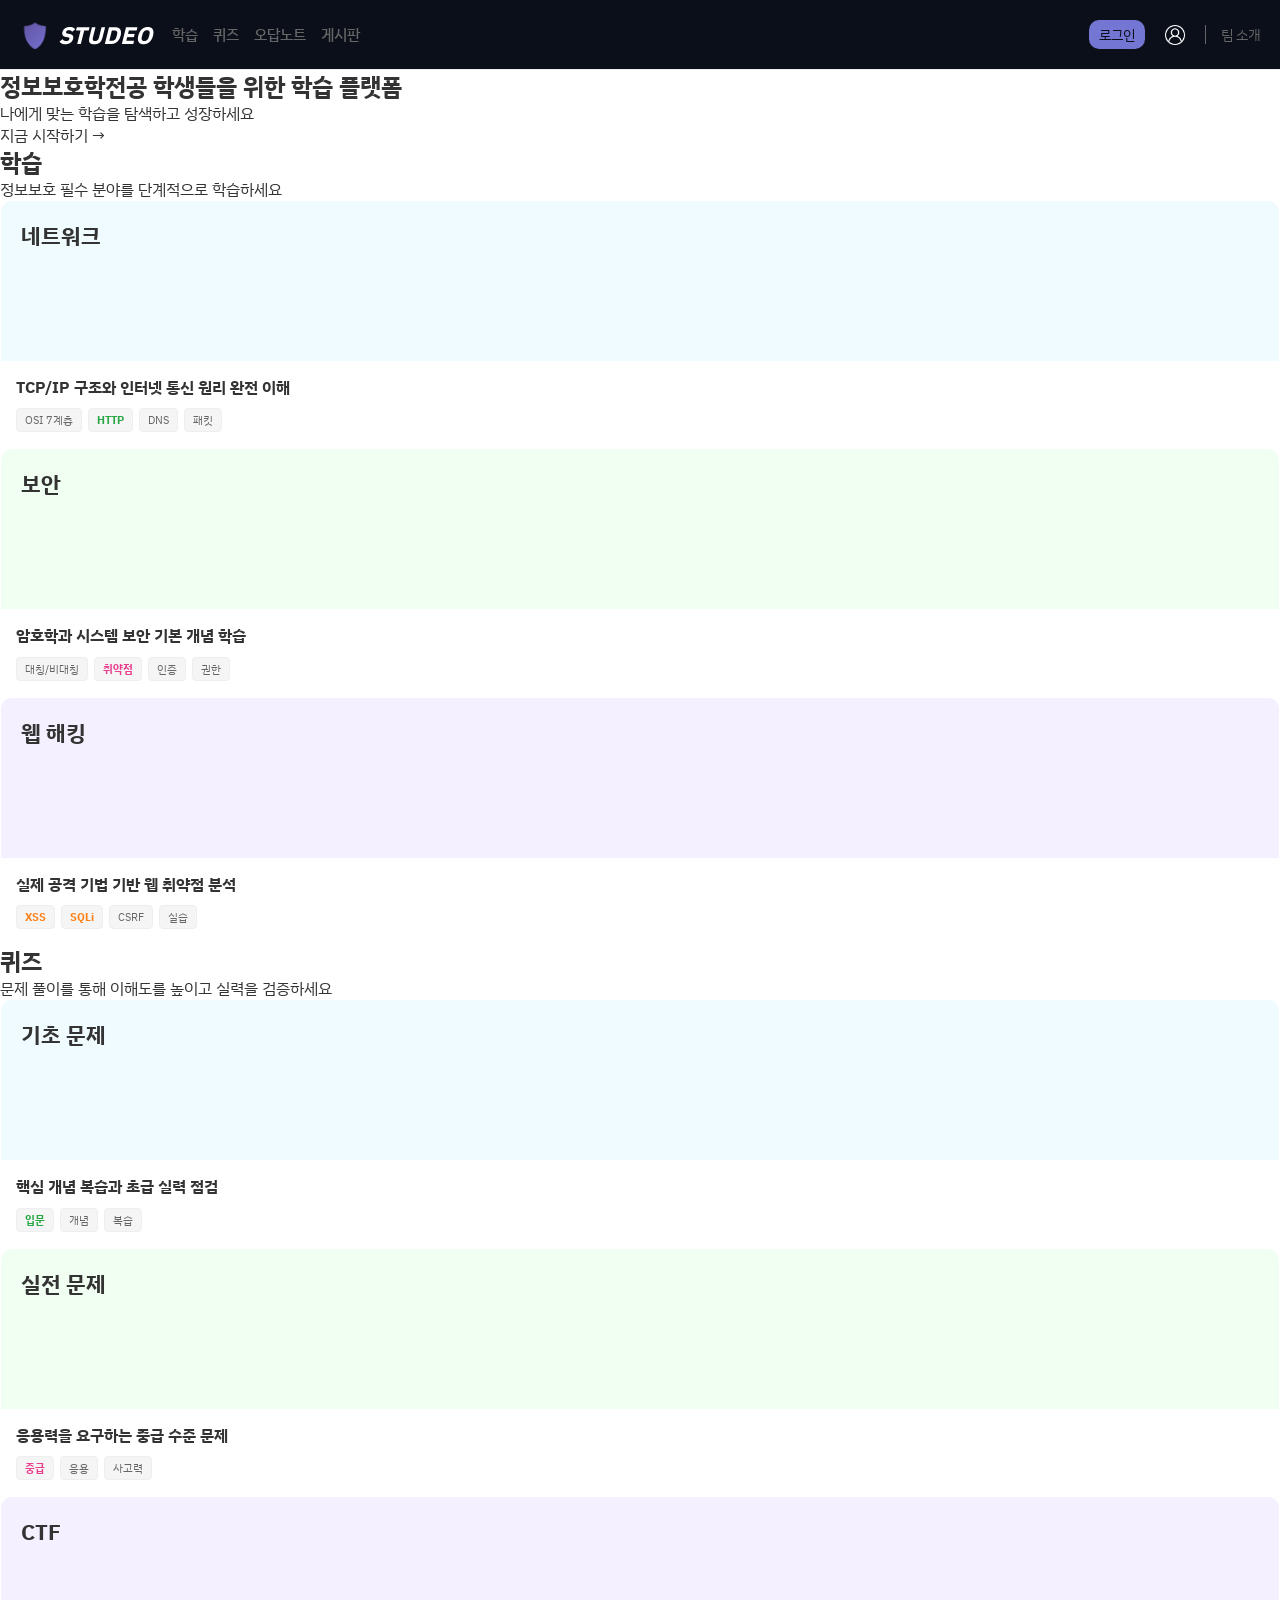
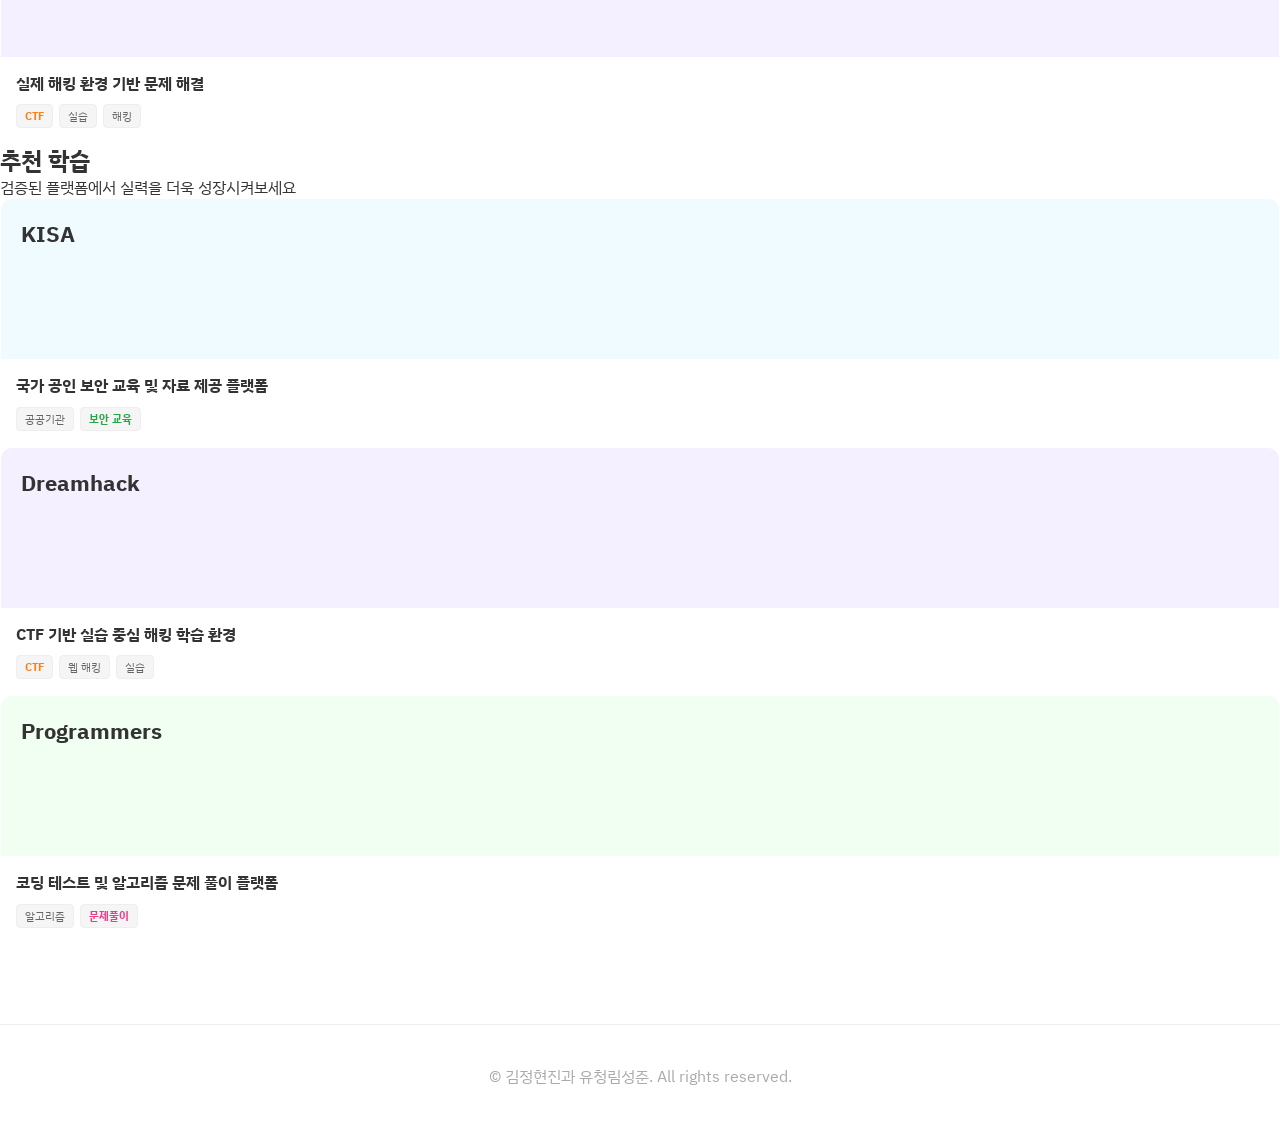
==== index.html @ 90639e24 "1차통합-파일 추가 및 경로 변경" ====
<!doctype html>
<html lang="ko">
  <head>
    <meta charset="UTF-8" />
    <meta name="viewport" content="width=device-width, initial-scale=1.0" />
    <title>STUDEO</title>
    <link rel="preconnect" href="https://fonts.googleapis.com" />
    <link rel="preconnect" href="https://fonts.gstatic.com" crossorigin />
    <link
      href="https://fonts.googleapis.com/css2?family=IBM+Plex+Sans+KR&display=swap"
      rel="stylesheet"
    />
    <link rel="stylesheet" href="./src/style/style.css" />
    <link rel="stylesheet" href="./src/style/home.css" />
    <link rel="stylesheet" href="./src/style/card.css" />
  </head>

  <body class="main-page">
    <!-- ✅ HEADER -->
    <header class="header">
      <div class="header-left">
        <a href="./index.html" class="logo">
          <span
            style="
              background: linear-gradient(135deg, #614e9c, #7476d4);
              -webkit-background-clip: text;
              -webkit-text-fill-color: transparent;
            "
            >🛡️</span
          >
          <span style="font-style: italic">STUDEO</span>
        </a>

        <ul class="nav-links">
          <li><a href="./src/pages/learn.html">학습</a></li>
          <li><a href="./src/pages/quiz/quizzes.html">퀴즈</a></li>
          <li><a href="./src/pages/mistake.html">오답노트</a></li>
          <li><a href="./src/pages/community.html">게시판</a></li>
        </ul>
      </div>

      <div class="header-right">
        <div class="login"><a href="./src/pages/login.html">로그인</a></div>
        <a href="./src/pages/mypage.html" class="mypage-link">
          <img src="./assets/mypage-icon.png" alt="프로필 이미지" />
        </a>
        <a href="./src/pages/team.html" class="team-link">팀 소개</a>
      </div>
    </header>

    <!-- ✅ 배경 -->
    <div class="bg"></div>

    <!-- ✅ HERO -->
    <section class="hero page">
      <div class="hero-content">
        <h1>정보보호학전공 학생들을 위한 학습 플랫폼</h1>
        <p>나에게 맞는 학습을 탐색하고 성장하세요</p>

        <a href="./src/pages/learn.html" class="hero-btn"> 지금 시작하기 → </a>
      </div>
    </section>

    <!-- ✅ 학습 -->
    <section class="section page" id="learn">
      <h2>학습</h2>
      <p>정보보호 필수 분야를 단계적으로 학습하세요</p>

      <div class="big-card">
        <a href="/src/pages/learn.html" class="card">
          <div class="card-image bg-blue">
            <h3>네트워크</h3>
          </div>
          <div class="card-info">
            <div class="card-title">
              TCP/IP 구조와 인터넷 통신 원리 완전 이해
            </div>
            <div class="card-tags">
              <span class="tag">OSI 7계층</span>
              <span class="tag tag-essential">HTTP</span>
              <span class="tag">DNS</span>
              <span class="tag">패킷</span>
            </div>
          </div>
        </a>

        <a href="/src/pages/learn.html" class="card">
          <div class="card-image bg-green">
            <h3>보안</h3>
          </div>
          <div class="card-info">
            <div class="card-title">암호학과 시스템 보안 기본 개념 학습</div>
            <div class="card-tags">
              <span class="tag">대칭/비대칭</span>
              <span class="tag tag-tier">취약점</span>
              <span class="tag">인증</span>
              <span class="tag">권한</span>
            </div>
          </div>
        </a>

        <a href="/src/pages/learn.html" class="card">
          <div class="card-image bg-violet">
            <h3>웹 해킹</h3>
          </div>
          <div class="card-info">
            <div class="card-title">실제 공격 기법 기반 웹 취약점 분석</div>
            <div class="card-tags">
              <span class="tag tag-choice">XSS</span>
              <span class="tag tag-choice">SQLi</span>
              <span class="tag">CSRF</span>
              <span class="tag">실습</span>
            </div>
          </div>
        </a>
      </div>
    </section>

    <!-- ✅ 퀴즈 -->
    <section class="section page" id="quiz">
      <h2>퀴즈</h2>
      <p>문제 풀이를 통해 이해도를 높이고 실력을 검증하세요</p>

      <div class="big-card">
        <a href="/src/pages/quiz/quizzes.html" class="card">
          <div class="card-image bg-blue">
            <h3>기초 문제</h3>
          </div>
          <div class="card-info">
            <div class="card-title">핵심 개념 복습과 초급 실력 점검</div>
            <div class="card-tags">
              <span class="tag tag-essential">입문</span>
              <span class="tag">개념</span>
              <span class="tag">복습</span>
            </div>
          </div>
        </a>

        <a href="/src/pages/quiz/quizzes.html" class="card">
          <div class="card-image bg-green">
            <h3>실전 문제</h3>
          </div>
          <div class="card-info">
            <div class="card-title">응용력을 요구하는 중급 수준 문제</div>
            <div class="card-tags">
              <span class="tag tag-tier">중급</span>
              <span class="tag">응용</span>
              <span class="tag">사고력</span>
            </div>
          </div>
        </a>

        <a href="https://ctftime.org/" class="card" target="_blank">
          <div class="card-image bg-violet">
            <h3>CTF</h3>
          </div>
          <div class="card-info">
            <div class="card-title">실제 해킹 환경 기반 문제 해결</div>
            <div class="card-tags">
              <span class="tag tag-choice">CTF</span>
              <span class="tag">실습</span>
              <span class="tag">해킹</span>
            </div>
          </div>
        </a>
      </div>
    </section>

    <!-- ✅ 추천 -->
    <section class="section page" id="recommend">
      <h2>추천 학습</h2>
      <p>검증된 플랫폼에서 실력을 더욱 성장시켜보세요</p>

      <div class="big-card">
        <a href="https://www.kisa.or.kr" class="card" target="_blank">
          <div class="card-image bg-blue">
            <h3>KISA</h3>
          </div>
          <div class="card-info">
            <div class="card-title">
              국가 공인 보안 교육 및 자료 제공 플랫폼
            </div>
            <div class="card-tags">
              <span class="tag">공공기관</span>
              <span class="tag tag-essential">보안 교육</span>
            </div>
          </div>
        </a>

        <a href="https://dreamhack.io" class="card" target="_blank">
          <div class="card-image bg-violet">
            <h3>Dreamhack</h3>
          </div>
          <div class="card-info">
            <div class="card-title">CTF 기반 실습 중심 해킹 학습 환경</div>
            <div class="card-tags">
              <span class="tag tag-choice">CTF</span>
              <span class="tag">웹 해킹</span>
              <span class="tag">실습</span>
            </div>
          </div>
        </a>

        <a href="https://programmers.co.kr" class="card" target="_blank">
          <div class="card-image bg-green">
            <h3>Programmers</h3>
          </div>
          <div class="card-info">
            <div class="card-title">
              코딩 테스트 및 알고리즘 문제 풀이 플랫폼
            </div>
            <div class="card-tags">
              <span class="tag">알고리즘</span>
              <span class="tag tag-tier">문제풀이</span>
            </div>
          </div>
        </a>
      </div>
    </section>

    <!-- ✅ TOP 버튼 -->
    <button id="topBtn">↑</button>

    <footer>© 김정현진과 유청림성준. All rights reserved.</footer>
    <script src="/src/script/home.js"></script>
  </body>
</html>
---- src/style/style.css ----
/* 기본 설정 */
* {
  margin: 0;
  padding: 0;
  box-sizing: border-box;
  font-family: 'IBM Plex Sans KR', sans-serif;
}

body {
  background-color: #ffffff;
  color: #333;
  -ms-overflow-style: none;
}
::-webkit-scrollbar {
  display: none;
}
/* 
body.index-page {
  background: radial-gradient(circle 300px, #383e4f, #0b0f1a);
} */

a {
  text-decoration: none;
  color: inherit;
}
ul {
  list-style: none;
}

/* 컨테이너 */
.container {
  max-width: 1200px;
  margin: 0 auto;
  padding: 0 20px;
}

/* 헤더 */
header {
  display: flex;
  justify-content: space-between;
  align-items: center;
  height: 70px;
  background-color: #0b0f1a;
  padding: 0 20px;
}

header:not(.main-header) {
  border-bottom: 1px solid #eee;
}

.header-left,
.header-right {
  display: flex;
  align-items: center;
  gap: 20px;
}

.logo {
  font-size: 24px;
  font-weight: bold;
  color: #ffffff;
  display: flex;
  align-items: center;
  gap: 8px;
}

.nav-links {
  display: flex;
  gap: 15px;
  font-size: 15px;
  font-weight: 500;
  color: #666;
}

.nav-links li.active {
  color: #7476d4;
  font-weight: bold;
  position: relative;
}

.nav-links li.active::after {
  content: '';
  position: absolute;
  bottom: -25px;
  left: 0;
  width: 100%;
  height: 3px;
  background-color: #7476d4;
}

.mypage-link {
  width: 20px;
  height: 20px;
  /* border-radius: 50%; */
  /* overflow: hidden; */
}

.mypage-link img {
  width: 100%;
  height: 100%;
  object-fit: cover;
}

.team-link {
  font-size: 14px;
  color: #666;
  border-left: 1px solid #666;
  padding-left: 15px;
}

.login {
  display: flex;
  align-items: center;
  justify-content: center;
  padding: 5px 10px;
  border-radius: 10px;
  background-color: #7476d4;
  color: #0b0f1a;
  font-size: 14px;
}

.login-container {
  margin: 170px auto;
  padding: 50px 40px;
  display: flex;
  flex-direction: column;
  gap: 10px;
  border-radius: 10px;
  border: 2px solid #f5f5f5;
  width: 400px;
}

.login-button {
  background-color: #7476d4;
  color: white;
  border: none;
  border-radius: 5px;
  padding: 5px;
  cursor: pointer;
}

.password-field {
  position: relative;
}

.password-field .input {
  width: 100%;
  padding-right: 46px;
}

.password-toggle {
  position: absolute;
  right: 10px;
  top: 50%;
  transform: translateY(-50%);
  width: 18px;
  height: 18px;
  border: none;
  background-color: transparent;
  background-repeat: no-repeat;
  background-position: center;
  background-size: contain;
  cursor: pointer;
}

.password-toggle:focus {
  outline: none;
}

.login-container .input {
  color: #000;
  padding: 5px 10px;
  border: 1px solid #ccc;
  border-radius: 5px;
}

#sign-link:hover {
  color: #7476d4;
}

/* 탭 메뉴 */
.tabs {
  display: flex;
  gap: 20px;
  font-size: 22px;
  font-weight: bold;
  margin-bottom: 20px;
}

.tabs span {
  color: #111;
}

.tabs span.inactive {
  color: #bbb;
}

/* ----------- 검색창 ----------- */
.search-container {
  margin-bottom: 30px;
}

.search-input {
  width: 100%;
  padding: 15px 20px;
  border: 1px solid #eaeaea;
  border-radius: 8px;
  font-size: 15px;
  background-color: #fafafa;
}

/* ----------- 메인 레이아웃 ----------- */
.main-content {
  display: flex;
  gap: 40px;
  margin-bottom: 50px;
}

.top-tittle {
  display: flex;
}

/* 버튼 기본 스타일 초기화 */
.btn-back {
  background: none;
  border: none;
  padding: 8px; /* 터치 영역 확보 */
  cursor: pointer;
  display: inline-flex;
  align-items: center;
  justify-content: center;
}

/* 뒤로가기 화살표 아이콘 */
.icon-back {
  width: 24px; /* 화살표 너비 */
  height: 24px; /* 화살표 높이 */
  background-color: #0b0f1a;

  /* 마스크 경로 설정 */
  -webkit-mask-image: url('../../assets/left-chevron.png');
  mask-image: url('../../assets/left-chevron.png');

  /* 마스크 속성 최적화 */
  -webkit-mask-size: contain;
  mask-size: contain;
  -webkit-mask-repeat: no-repeat;
  mask-repeat: no-repeat;
  -webkit-mask-position: center;
  mask-position: center;
}

/* ----------- 사이드바 필터 ----------- */
.sidebar {
  width: 220px;
  flex-shrink: 0;
}

.filter-header {
  display: flex;
  justify-content: space-between;
  align-items: center;
  margin-bottom: 20px;
  font-weight: bold;
}

.filter-reset {
  font-size: 12px;
  color: #888;
  font-weight: normal;
}

.filter-group {
  margin-bottom: 25px;
}

.filter-group h4 {
  font-size: 14px;
  color: #555;
  margin-bottom: 12px;
}

.filter-item {
  display: flex;
  align-items: center;
  gap: 10px;
  margin-bottom: 10px;
  font-size: 14px;
  color: #666;
}

.filter-item input[type='checkbox'] {
  width: 16px;
  height: 16px;
  border: 1px solid #ccc;
  border-radius: 4px;
}

/* ----------- 카드 리스트 영역 ----------- */
.content-area {
  flex-grow: 1;
}

.content-header {
  display: flex;
  justify-content: space-between;
  align-items: center;
  margin-bottom: 20px;
}

.content-header h2 {
  font-size: 18px;
}

.content-header h2 span {
  color: #888;
  font-weight: normal;
}

.sort-select {
  padding: 6px 10px;
  border: 1px solid #eee;
  border-radius: 6px;
  font-size: 13px;
}

footer {
  margin-top: 80px;
  padding: 40px;
  border-top: 1px solid #eee;
  text-align: center;
  color: #aaa;
  /* max-height: 100px; */
}

/* ===== 모바일 대응 ===== */
@media (max-width: 768px) {
  .main-content {
    display: flex;
    flex-direction: column;
    gap: 20px;
  }

  .sidebar {
    width: 100%;
  }

  .content-area {
    width: 100%;
  }

  header {
    flex-direction: column;
    align-items: flex-start;
    height: auto;
    gap: 10px;
    padding: 10px 15px;
  }

  .header-left {
    width: 100%;
    justify-content: space-between;
  }

  .nav-links {
    width: 100%;
    justify-content: space-around;
    font-size: 14px;
  }

  .header-right {
    width: 100%;
    justify-content: flex-end;
  }

  .team-link {
    border: none;
    padding-left: 0;
  }
}
---- src/style/home.css ----
/* =================================
   HUD ROOT (중앙 정렬의 핵심)
================================= */
.hud-root {
  position: relative;
  width: 100%;
  height: 100vh;

  display: flex;
  justify-content: center;
  align-items: center;
}
/* =====================
   STATE SYSTEM
===================== */
input[type='radio'] {
  display: none;
}

:root {
  --core-color: #7476d4; /* 브랜드 메인 */
  --glow-color: rgba(116, 118, 212, 0.6);

  --ring-speed: 6s;
  --core-scale: 1;
  --core-opacity: 1;
  --bg-tint: none;
  --orbit-radius: clamp(120px, 22vw, 245px);

  --ball-hover-bg: #0b0f1a;
  --ball-hover-glow: rgba(116, 118, 212, 0.45);
}

/* =====================
   ORBIT WRAPPER
===================== */
.orbit-wrapper {
  position: relative;
  width: clamp(260px, 70vw, 520px);
  height: clamp(260px, 70vw, 520px);
}

/* =====================
   ABSOUL CORE
===================== */
#menu-toggle {
  display: none;
}

.menu-btn {
  width: 160px;
  height: 160px;
  border-radius: 50%;
  background: radial-gradient(circle, #7476d4, #614e9c);
  color: white;
  font-weight: bold;

  display: flex;
  justify-content: center;
  align-items: center;

  cursor: pointer;
  position: absolute;
  top: 50%;
  left: 50%;
  transform: translate(-50%, -50%) scale(var(--core-scale));
  opacity: var(--core-opacity);
  z-index: 10;

  box-shadow:
    0 0 24px var(--glow-color),
    0 0 90px var(--glow-color);
}
/* =====================
   CORE IDLE PULSE (모드 상관없이)
===================== */
.orbit-wrapper .menu-btn:not(:hover) {
  animation: core-idle-pulse 4s infinite ease-in-out;
}

@keyframes core-idle-pulse {
  0% {
    box-shadow:
      0 0 22px var(--glow-color),
      0 0 45px var(--glow-color);
    transform: translate(-50%, -50%) scale(0.98);
  }
  50% {
    box-shadow:
      0 0 48px var(--glow-color),
      0 0 110px var(--glow-color);
    transform: translate(-50%, -50%) scale(1.05); /* ✅ 확실히 보임 */
  }
  100% {
    box-shadow:
      0 0 22px var(--glow-color),
      0 0 45px var(--glow-color);
    transform: translate(-50%, -50%) scale(0.98);
  }
}

/* 코어 링 */
.menu-btn::before,
.menu-btn::after {
  content: '';
  position: absolute;
  inset: -40px;
  border-radius: 50%;
  border: 1px solid var(--glow-color);
  animation: core-spin var(--ring-speed) linear infinite;
}

.menu-btn::after {
  inset: -60px;
  border-style: dashed;
  opacity: 0.4;
  animation-direction: reverse;
}

@keyframes core-spin {
  to {
    transform: rotate(360deg);
  }
}

/* =====================
   STAGE
===================== */
.stage {
  position: relative;
  width: 100%;
  height: 100%;
}

/* =====================
   ORBIT
===================== */
.orbit {
  position: absolute;
  top: 50%;
  left: 50%;
  width: 0;
  height: 0;

  transform-origin: center;
  --angle: calc(360deg / var(--count) * var(--i));
  transform: rotate(0deg);
}

/* OPEN */
#menu-toggle:checked ~ .stage .orbit {
  animation: orbit-out 1.2s ease-out forwards;
  animation-delay: calc(var(--i) * 0.12s);
}

/* CLOSE */
#menu-toggle:not(:checked) ~ .stage .orbit {
  animation: orbit-in 1s ease-in forwards;
  animation-delay: calc((var(--count) - var(--i) - 1) * 0.12s);
}

/* =====================
   BALL ✅ 핵심 변경
===================== */
.ball {
  width: clamp(50px, 8vw, 100px);
  height: clamp(50px, 8vw, 100px);
  border-radius: 50%;
  background: white;
  box-shadow: 0 16px 36px rgba(0, 0, 0, 0.28);

  display: flex;
  justify-content: center;
  align-items: center;

  font-weight: bold;
  color: #0b0f1a;

  /* ✅ 닫힌 상태 = 코어 내부 완전 수납 */
  transform: translateX(0) scale(0.4) translateZ(0);
  opacity: 0;
  pointer-events: none;
  box-shadow: 0 10px 22px rgba(0, 0, 0, 0.18);

  transition:
    transform 0.25s ease,
    box-shadow 0.25s ease,
    background-color 0.25s ease;
}

.ball:hover {
  transform: translateX(var(--orbit-radius)) scale(1.06);
  box-shadow: 0 22px 42px var(--ball-hover-glow);
  animation: ball-hover-pulse 1.2s ease-in-out infinite;
}
@keyframes ball-hover-pulse {
  0% {
    box-shadow: 0 22px 42px var(--ball-hover-glow);
  }
  50% {
    box-shadow: 0 30px 60px var(--ball-hover-glow);
  }
  100% {
    box-shadow: 0 22px 42px var(--ball-hover-glow);
  }
}

.ball span {
  font-size: clamp(10px, 2vw, 16px);
  letter-spacing: 0.12em;
  white-space: nowrap;
  transform: rotate(calc(-1 * var(--angle)));
}
/* =========================
   DISABLED BALL (완전 비활성)
========================= */
.ball.disabled {
  pointer-events: none !important;
}

.ball.disabled span {
  color: #aaa;
}

/* OPEN BALL */
#menu-toggle:checked ~ .stage .orbit .ball {
  animation: radius-out 1.2s ease-out forwards;
  animation-delay: calc(var(--i) * 0.12s);
  pointer-events: auto;
}

/* CLOSE BALL */
#menu-toggle:not(:checked) ~ .stage .orbit .ball {
  animation: radius-in 1s ease-in forwards;
  animation-delay: calc((var(--count) - var(--i) - 1) * 0.12s);
}

/* =====================
   ANIMATIONS
===================== */
@keyframes orbit-out {
  from {
    transform: rotate(0deg);
  }
  to {
    transform: rotate(var(--angle));
  }
}

@keyframes orbit-in {
  from {
    transform: rotate(var(--angle));
  }
  to {
    transform: rotate(0deg);
  }
}

@keyframes radius-out {
  to {
    transform: translateX(var(--orbit-radius)) scale(1);
    opacity: 1;
  }
}

@keyframes radius-in {
  from {
    transform: translateX(var(--orbit-radius)) scale(1);
    opacity: 1;
  }
  to {
    transform: translateX(0) scale(0.4);
    opacity: 0;
  }
}
/* =====================
   AI TEXT
===================== */
.ai-text {
  position: absolute;
  top: calc(50% + 100px);
  left: 50%;
  transform: translateX(-50%);

  width: 320px;
  height: 3em; /* 🔥 충분히 크게 */
  overflow: hidden; /* 🔥 잘림 방지 */

  display: flex; /* 🔥 중앙 정렬 핵심 */
  align-items: center;
  justify-content: center;

  font-size: 20px;
  font-family: 'Courier New', monospace;
  letter-spacing: 0.04em;
  color: rgba(37, 99, 235, 0.85);
}

/* span도 동일 정렬 */
.ai-text span {
  position: absolute;
  inset: 0;
  opacity: 0;
  display: flex; /* 🔥 추가 */
  align-items: center;
  justify-content: center;
}

.orbit-wrapper:has(.ball:hover) .ai-text span {
  opacity: 0 !important;
}

.orbit-wrapper:has(.ball:hover) .ai-text::after {
  content: attr(data-label) ' command detected.';

  position: absolute;
  inset: 0; /* 🔥 이게 핵심 */

  display: flex; /* 🔥 중앙 정렬 */
  align-items: center;
  justify-content: center;

  font-size: 28px;
  letter-spacing: 0.04em;
  white-space: nowrap;

  color: rgb(0, 213, 131);
}
---- src/style/card.css ----
/* 그리드 카드 */
.card-grid {
  display: grid;
  grid-template-columns: repeat(auto-fit, minmax(250px, 1fr));
  gap: 20px;
}
/* 카드를 링크 태그(a)로 변경했으므로 block 요소로 동작하게 수정 */
.card {
  display: block;
  border: 1px solid #fff;
  border-radius: 12px;
  overflow: hidden;
  cursor: pointer;
  transition:
    transform 0.2s ease,
    box-shadow 0.2s ease;
}
.card:hover {
  transform: translateY(-4px);
  box-shadow: 0 8px 16px rgb(0, 0, 0, 0.08);
  border: 1px solid #eee;
}
.card-image {
  height: 160px;
  background-color: #f0f0f0;
  padding: 20px;
  position: relative;
}
.card-image h3 {
  font-size: 22px;
  font-weight: bold;
  color: #333;
}
.bookmark-icon {
  position: absolute;
  top: 0;
  right: 20px;
  width: 20px;
  height: 30px;
}

.bg-pink {
  background-color: #fff0f5;
}
.bg-blue {
  background-color: #f0fbff;
}
.bg-green {
  background-color: #f0fff2;
}
.bg-orange {
  background-color: #fff8f0;
}
.bg-violet {
  background-color: #f5f0ff;
}
.bookmark-pink {
  background-color: #ff4785;
}
.bookmark-blue {
  background-color: #73c8e6;
}
.bookmark-green {
  background-color: #8dec7a;
}
.bookmark-orange {
  background-color: #ffb347;
}
.bookmark-violet {
  background-color: #b19cd9;
}

.card-info {
  padding: 15px 15px;
}
.card-title {
  font-size: 16px;
  font-weight: bold;
  margin-bottom: 10px;
  line-height: 1.4;
}
.card-tags {
  display: flex;
  gap: 6px;
  flex-wrap: wrap;
}
.tag {
  padding: 3px 8px;
  background-color: #f5f5f5;
  color: #666;
  font-size: 11px;
  border-radius: 4px;
  border: 1px solid #eee;
}
.tag-tier {
  color: #e83e8c;
  font-weight: bold;
}
.tag-choice {
  color: #fd7e14;
  font-weight: bold;
}
.tag-essential {
  color: #28a745;
  font-weight: bold;
}

/* 팀원 그리드 스타일 */
.coworker-grid {
  display: grid;
  grid-template-columns: repeat(4, 1fr);
  gap: 20px;
  justify-items: center;
  align-items: start;
}

.coworker {
  padding: 30px 80px;
  border: #eee 1px solid;
  border-radius: 12px;
  text-align: center;
}

.coworker:hover {
  transform: translateY(-4px);
  box-shadow: 0 8px 16px rgba(0, 0, 0, 0.08);
  border: #eee 1px solid;
}

.coworker-photo {
  width: 100px;
  height: 100px;
  /* border-radius: 50%; */
  object-fit: cover;
  margin-bottom: 10px;
}

.coworker-links {
  list-style: none;
  padding: 0;
  margin: 0;
}

.coworker-links li {
  margin: 5px 0;
}

.coworker-links a {
  text-decoration: none;
  color: #007bff;
  transition: color 0.2s;
}

.coworker-links a:hover {
  color: #0056b3;
}
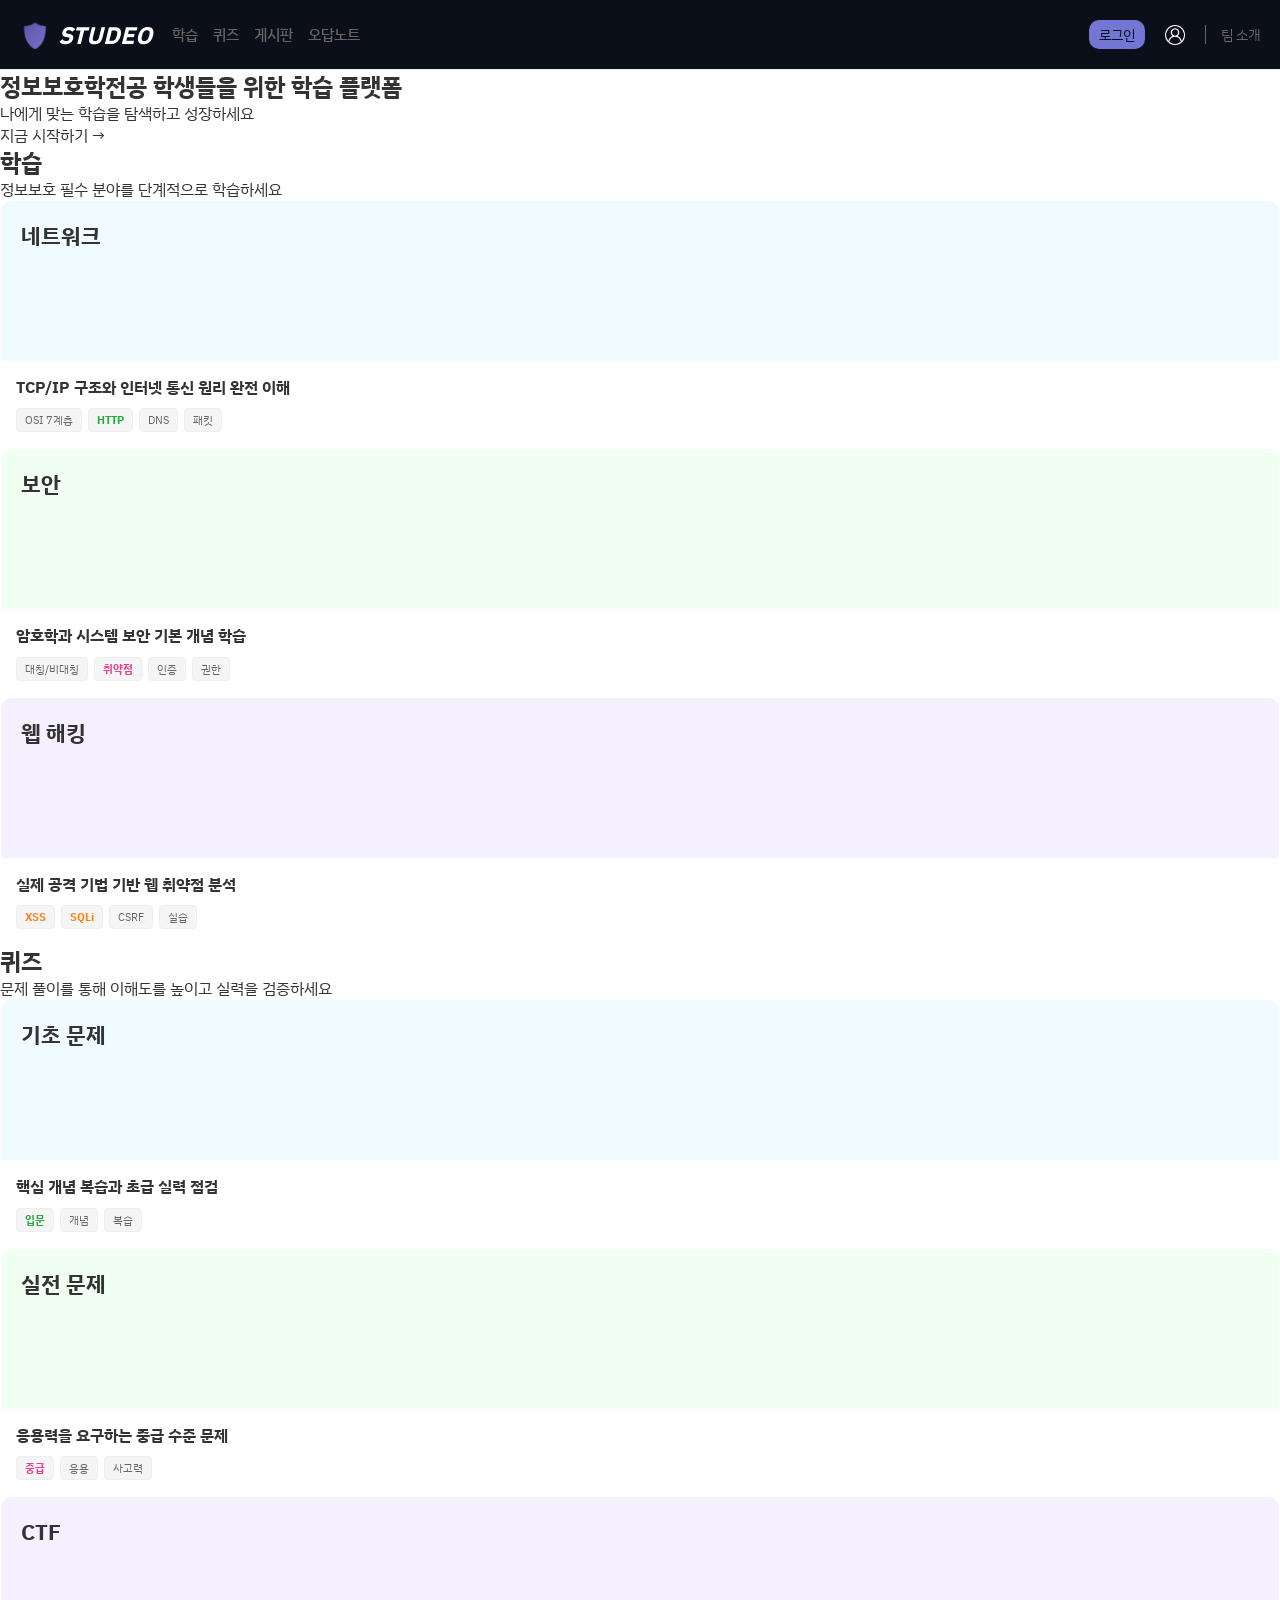
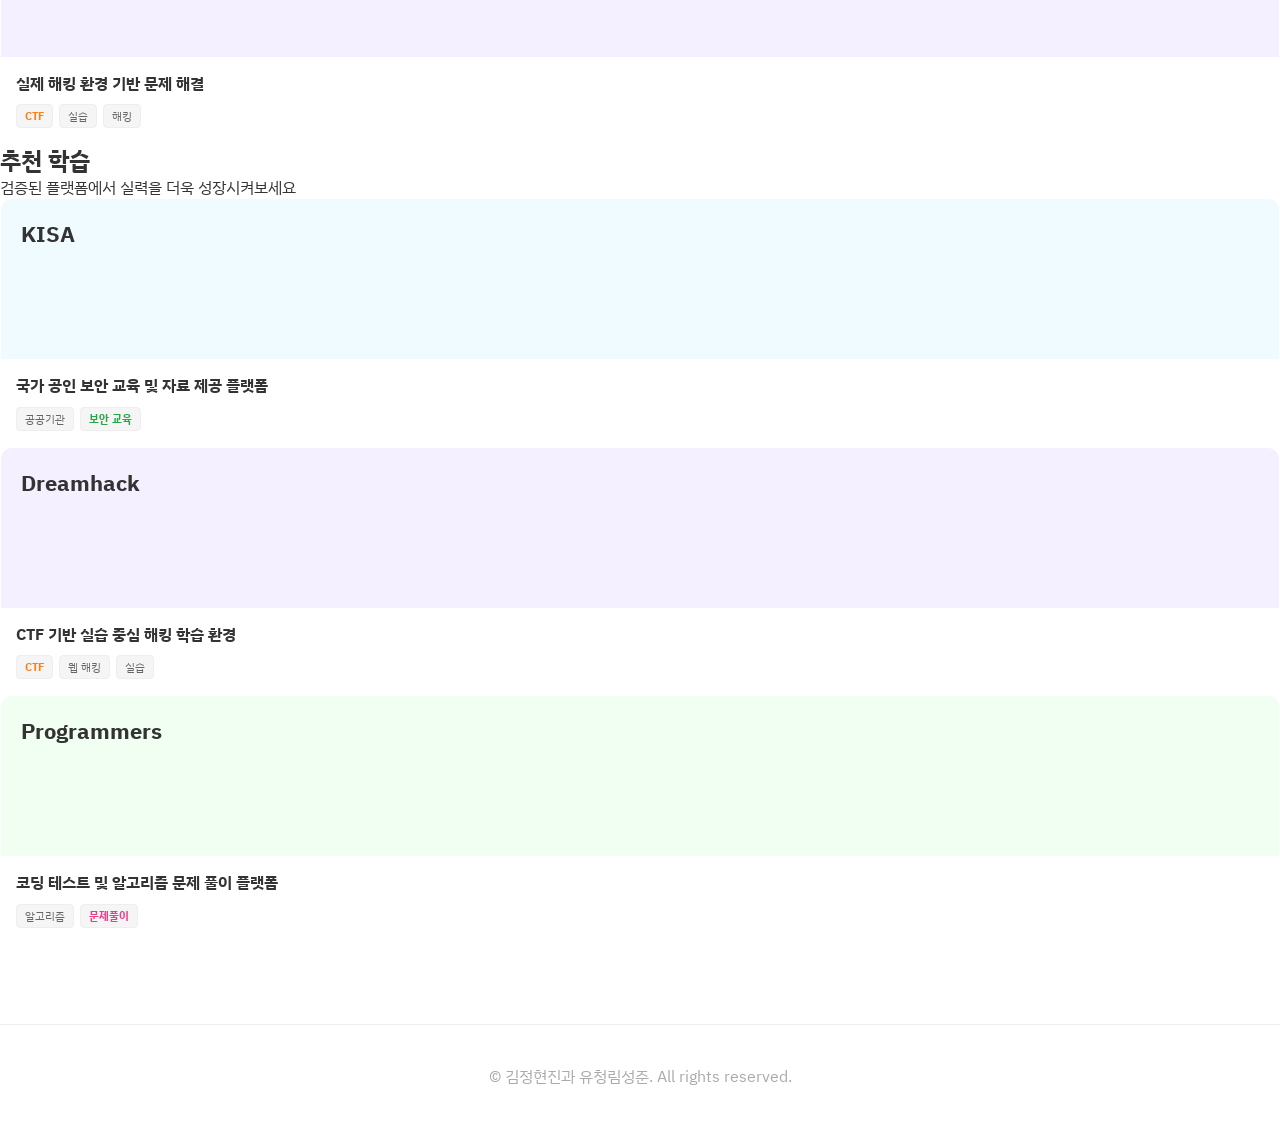
==== commit 11e5bed3: "1차통합-nav 추가" ====
--- a/index.html
+++ b/index.html
@@ -34,8 +34,8 @@
         <ul class="nav-links">
           <li><a href="./src/pages/learn.html">학습</a></li>
           <li><a href="./src/pages/quiz/quizzes.html">퀴즈</a></li>
+          <li><a href="./src/pages/community.html">게시판</a></li>
           <li><a href="./src/pages/mistake.html">오답노트</a></li>
-          <li><a href="./src/pages/community.html">게시판</a></li>
         </ul>
       </div>
 
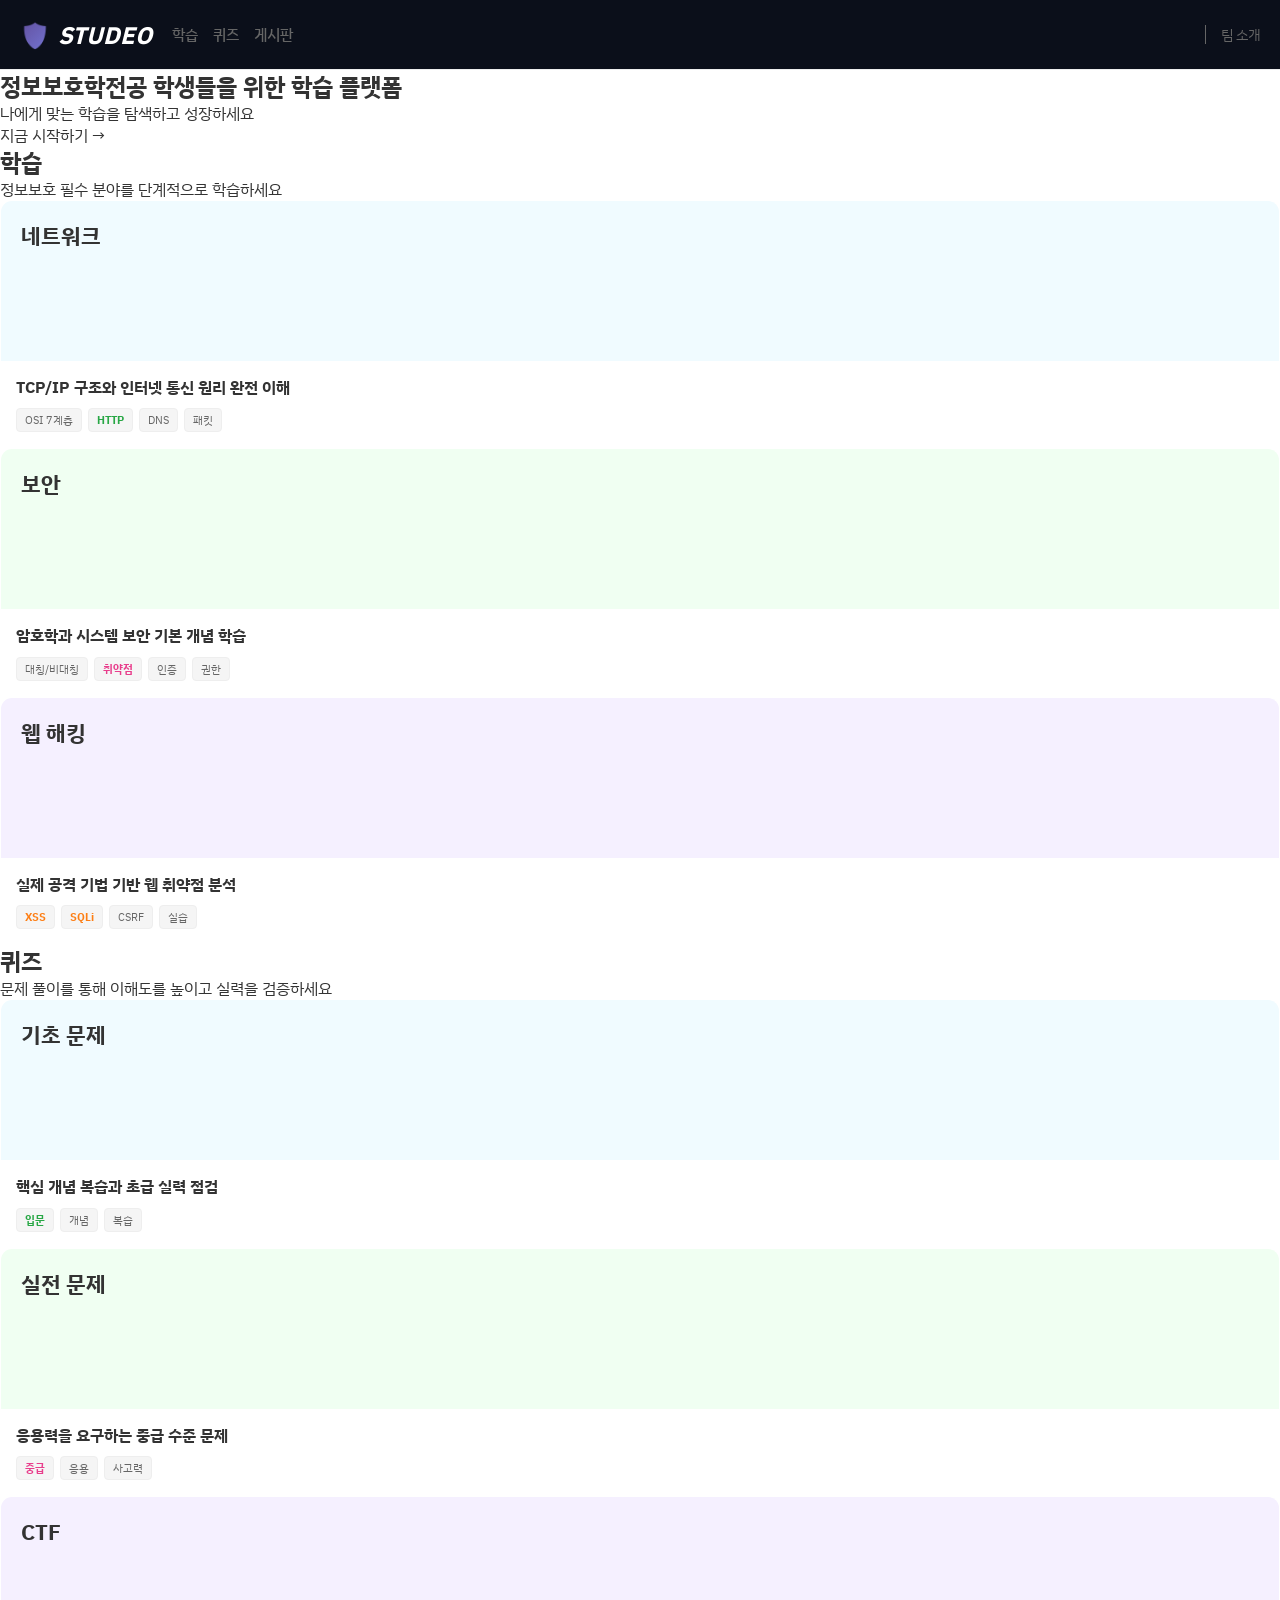
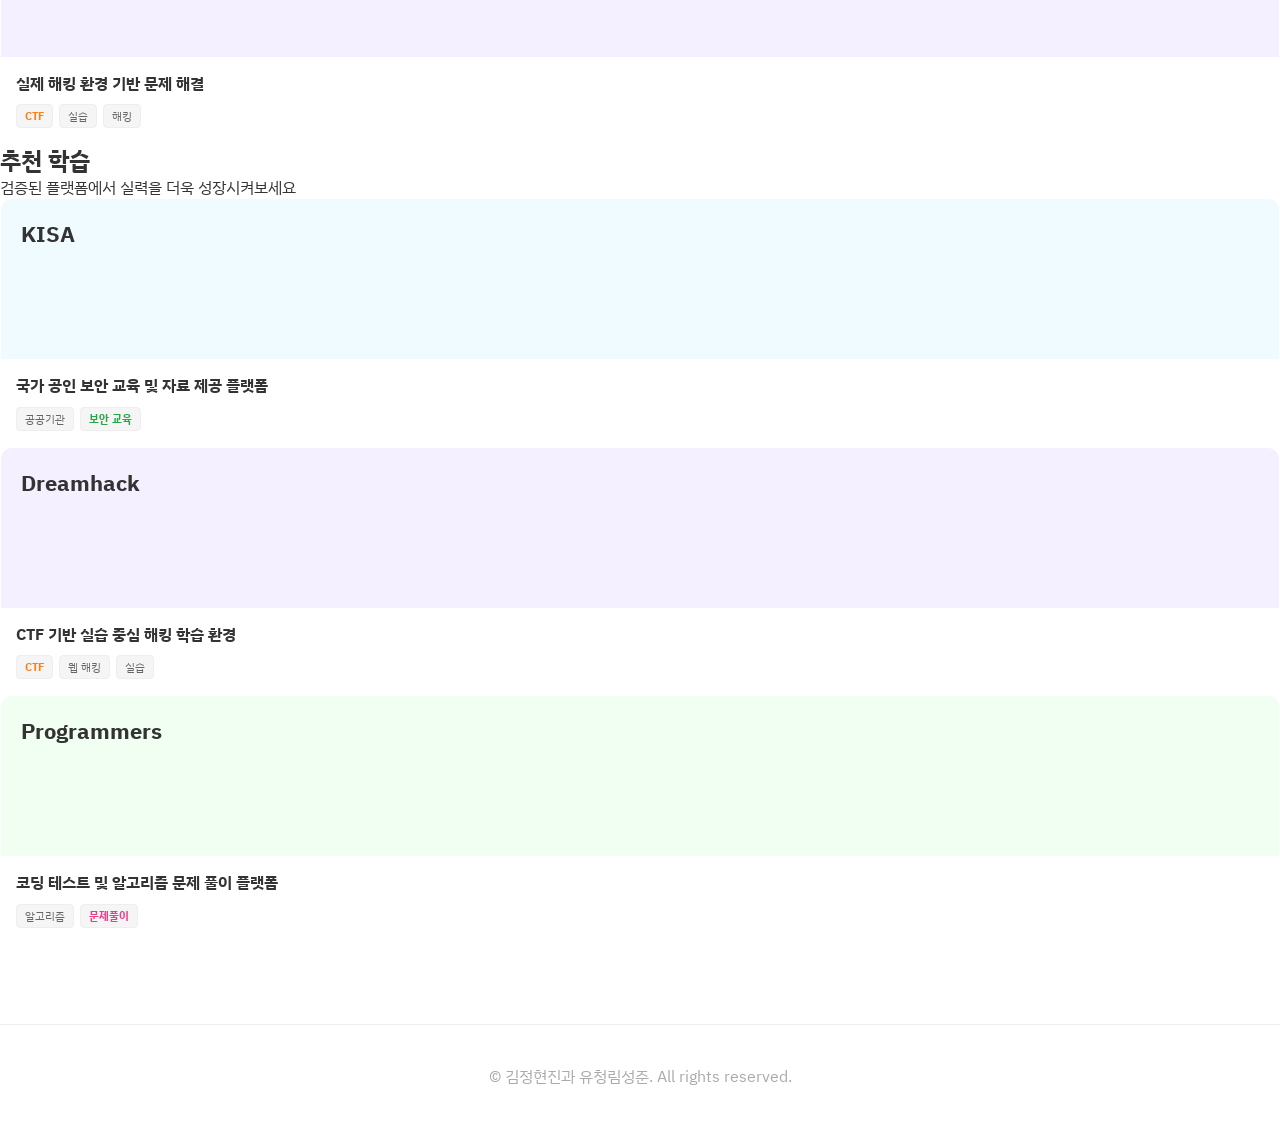
==== commit f8d195ca: "1차통합-nav 추가" ====
--- a/index.html
+++ b/index.html
@@ -19,7 +19,7 @@
     <!-- ✅ HEADER -->
     <header class="header">
       <div class="header-left">
-        <a href="./index.html" class="logo">
+        <a href="/index.html" class="logo">
           <span
             style="
               background: linear-gradient(135deg, #614e9c, #7476d4);
@@ -27,24 +27,24 @@
               -webkit-text-fill-color: transparent;
             "
             >🛡️</span
-          >
-          <span style="font-style: italic">STUDEO</span>
+          ><span style="font-style: italic">STUDEO</span>
         </a>
 
         <ul class="nav-links">
-          <li><a href="./src/pages/learn.html">학습</a></li>
-          <li><a href="./src/pages/quiz/quizzes.html">퀴즈</a></li>
-          <li><a href="./src/pages/community.html">게시판</a></li>
-          <li><a href="./src/pages/mistake.html">오답노트</a></li>
+          <li><a href="/src/pages/learn.html">학습</a></li>
+          <li><a href="/src/pages/quiz/quizzes.html">퀴즈</a></li>
+          <li><a href="/src/pages/community.html">게시판</a></li>
+          <li class="member-only">
+            <a href="/src/pages/mistake.html">오답 노트</a>
+          </li>
         </ul>
       </div>
 
       <div class="header-right">
-        <div class="login"><a href="./src/pages/login.html">로그인</a></div>
-        <a href="./src/pages/mypage.html" class="mypage-link">
-          <img src="./assets/mypage-icon.png" alt="프로필 이미지" />
-        </a>
-        <a href="./src/pages/team.html" class="team-link">팀 소개</a>
+        <a href="/src/pages/mypage.html" class="mypage-link member-only">
+          <img src="/assets/mypage-icon.png" alt="프로필 이미지" />
+        </a>
+        <a href="/src/pages/team.html" class="team-link">팀 소개</a>
       </div>
     </header>
 
@@ -222,6 +222,7 @@
     <button id="topBtn">↑</button>
 
     <footer>© 김정현진과 유청림성준. All rights reserved.</footer>
+    <script src="/src/script/main.js"></script>
     <script src="/src/script/home.js"></script>
   </body>
 </html>
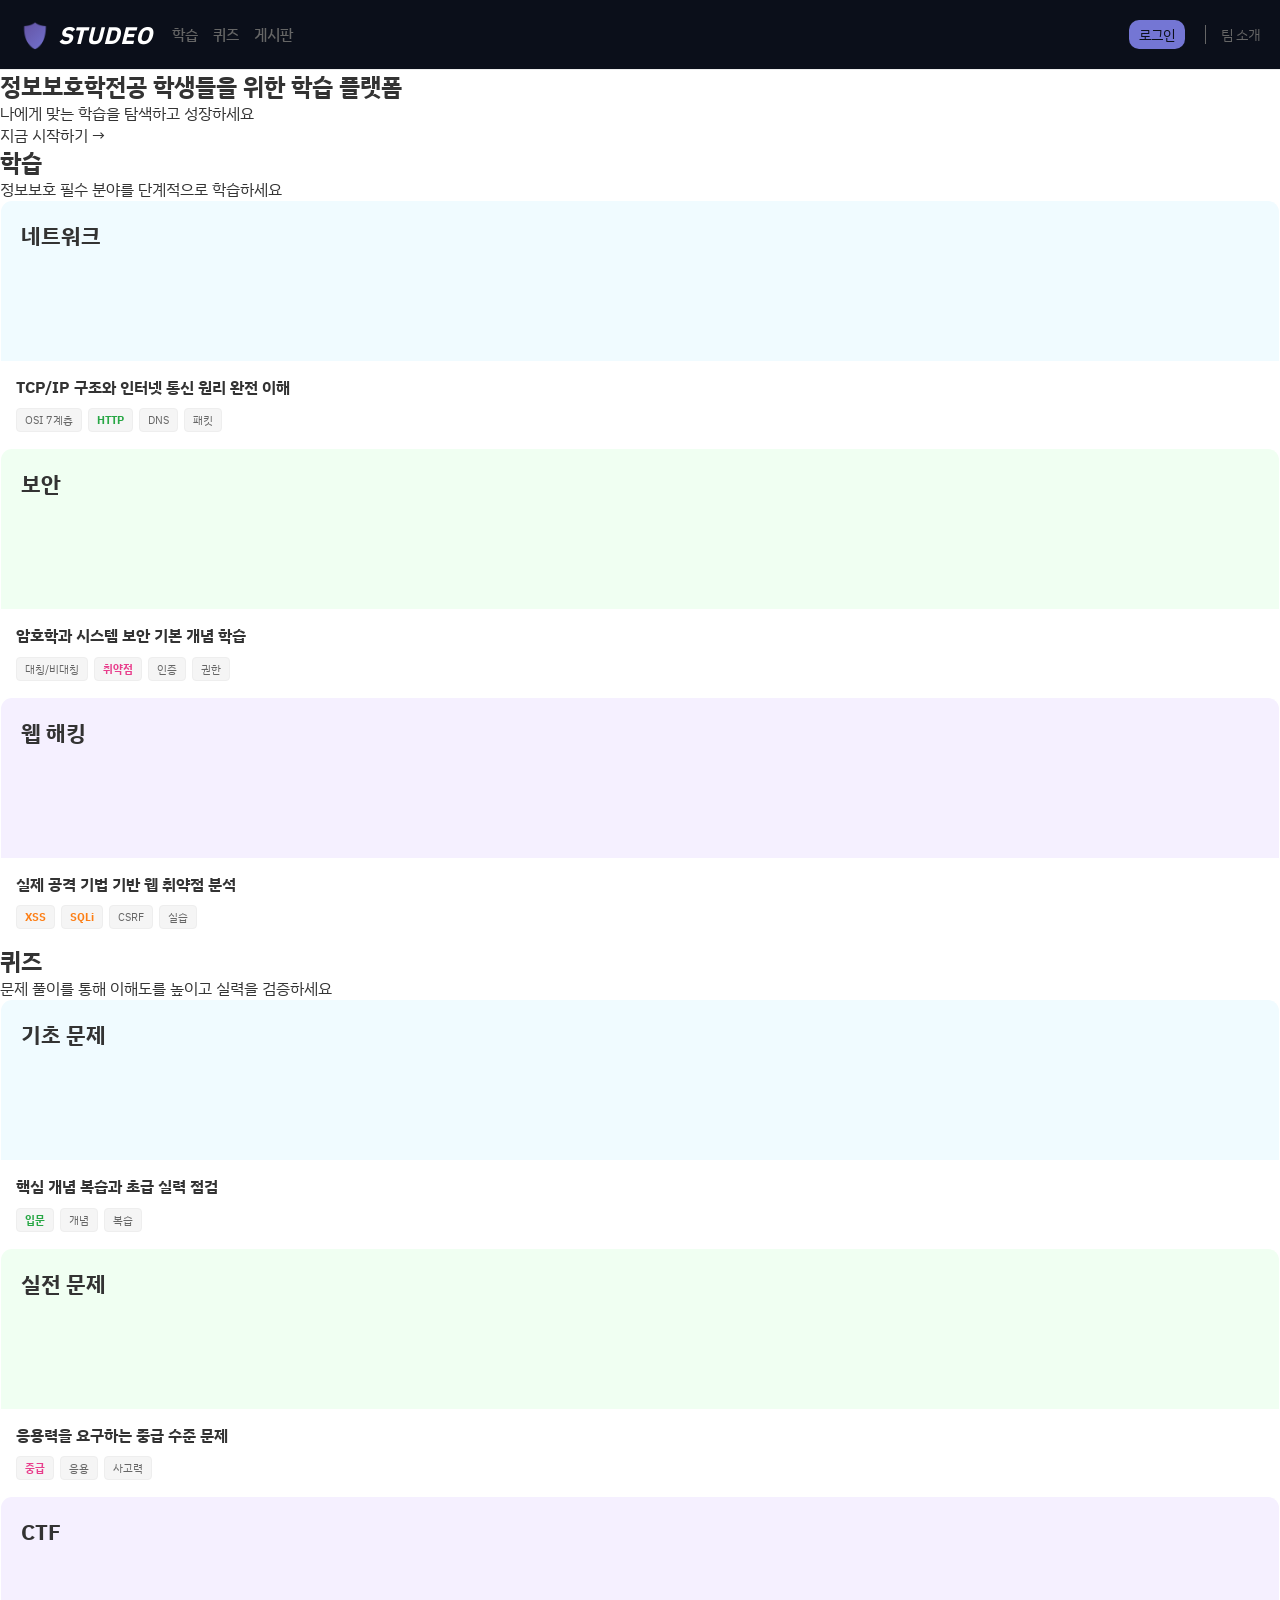
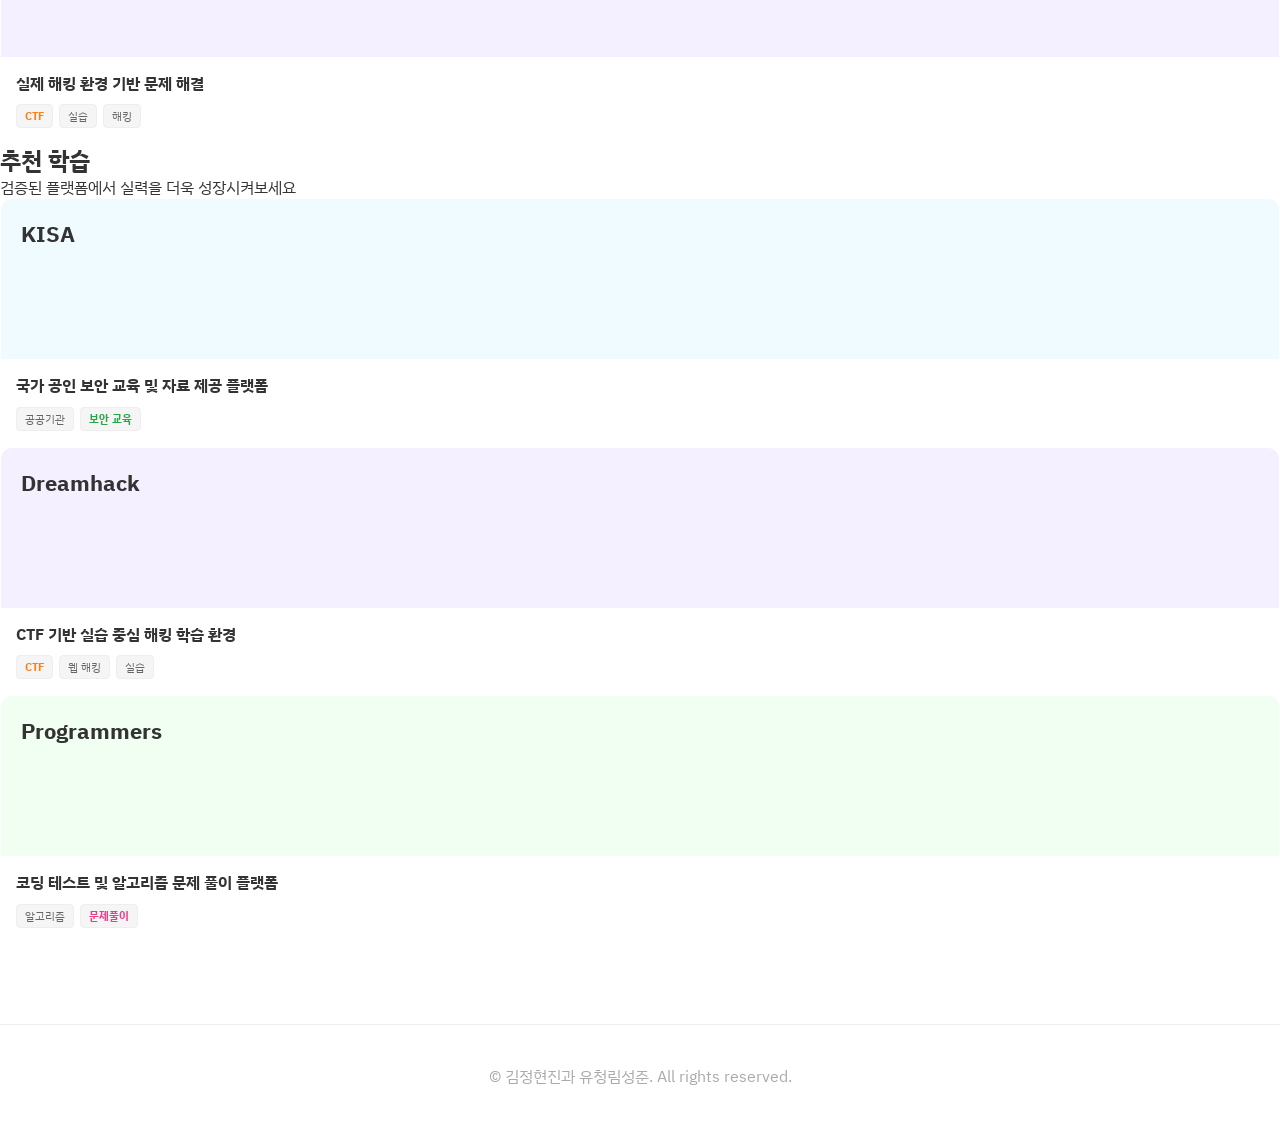
==== commit 7fe7fed8: "1차통합-로그인 버튼 추가" ====
--- a/index.html
+++ b/index.html
@@ -41,6 +41,7 @@
       </div>
 
       <div class="header-right">
+        <div class="login"><a href="/src/pages/login.html">로그인</a></div>
         <a href="/src/pages/mypage.html" class="mypage-link member-only">
           <img src="/assets/mypage-icon.png" alt="프로필 이미지" />
         </a>
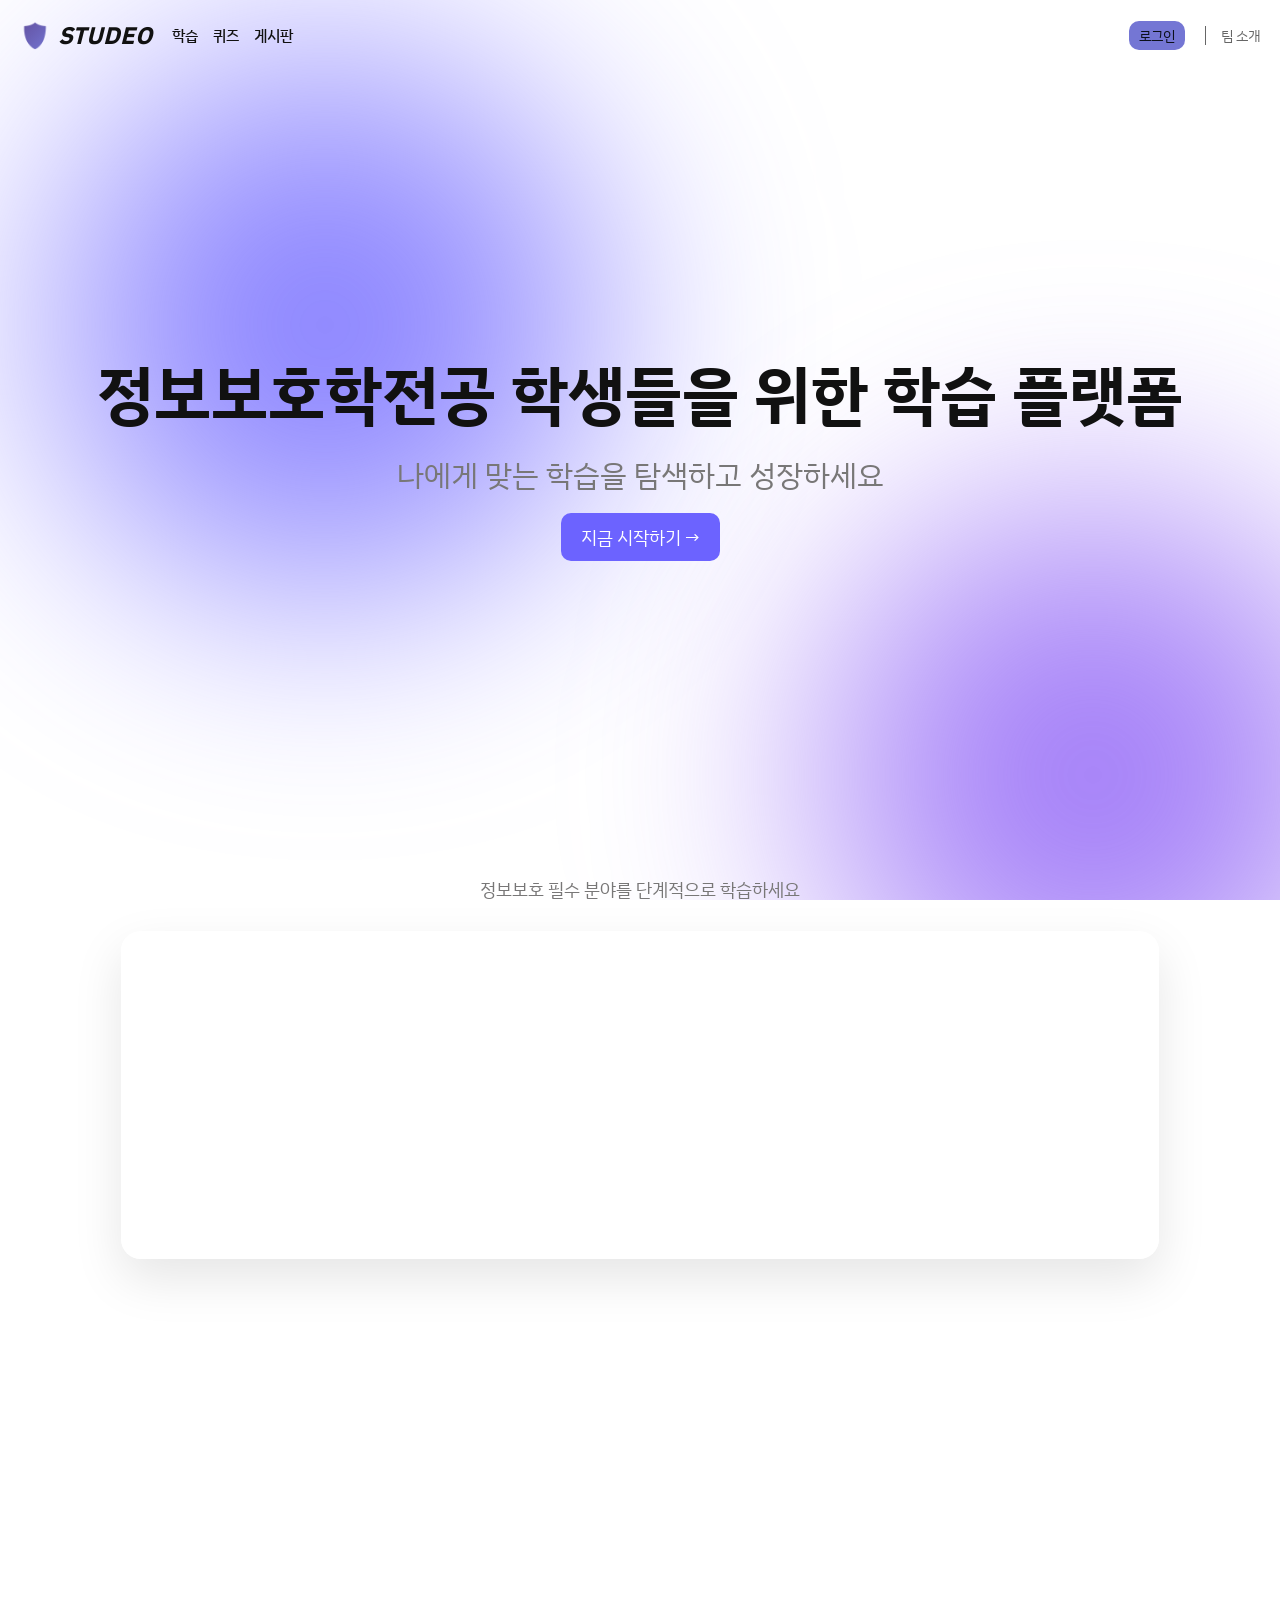
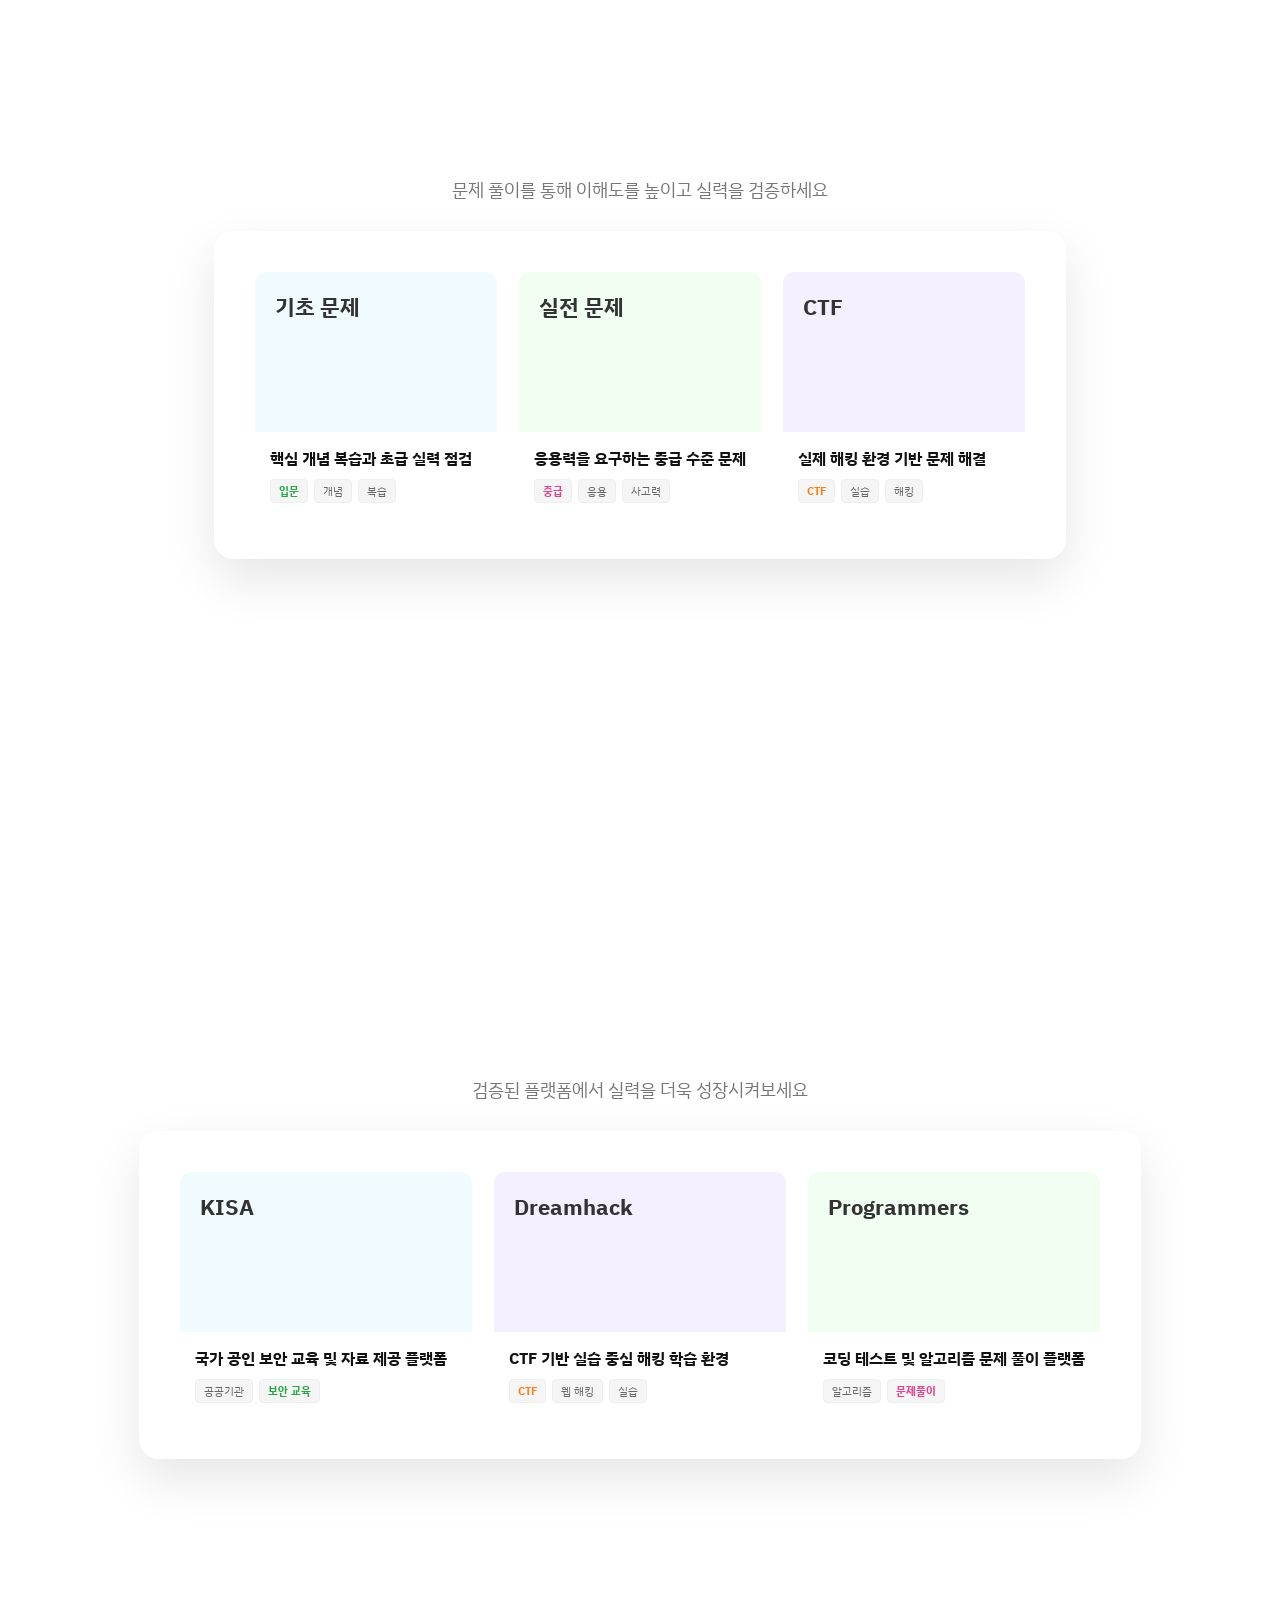
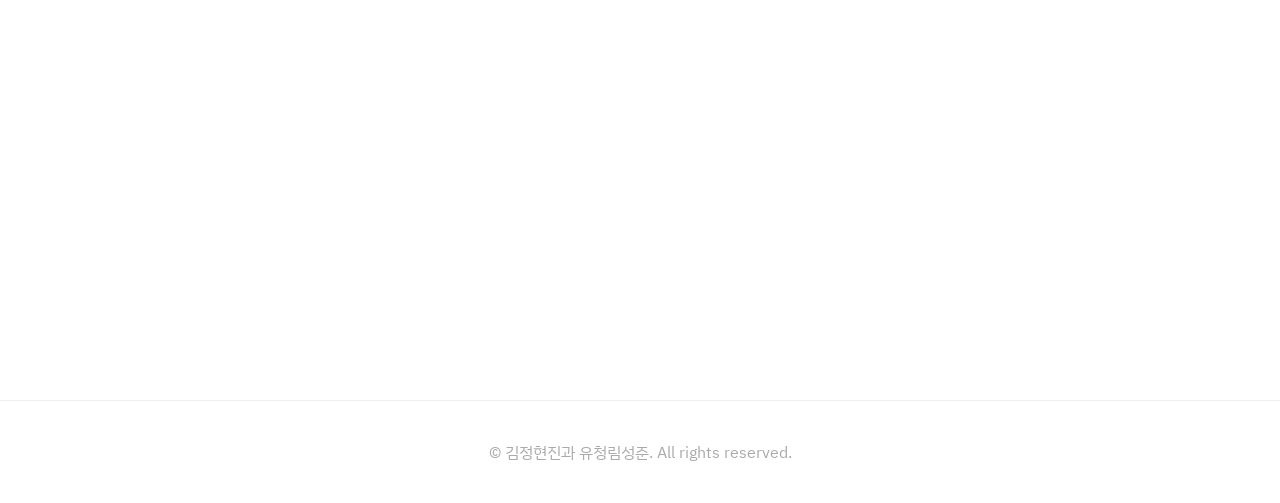
==== commit 3002ff98: "1차통합-home 디자인 변경" ====
--- a/index.html
+++ b/index.html
@@ -10,9 +10,9 @@
       href="https://fonts.googleapis.com/css2?family=IBM+Plex+Sans+KR&display=swap"
       rel="stylesheet"
     />
-    <link rel="stylesheet" href="./src/style/style.css" />
-    <link rel="stylesheet" href="./src/style/home.css" />
-    <link rel="stylesheet" href="./src/style/card.css" />
+    <link rel="stylesheet" href="/src/style/style.css" />
+    <link rel="stylesheet" href="/src/style/home.css" />
+    <link rel="stylesheet" href="/src/style/card.css" />
   </head>
 
   <body class="main-page">
--- a/src/style/home.css
+++ b/src/style/home.css
@@ -1,328 +1,212 @@
-/* =================================
-   HUD ROOT (중앙 정렬의 핵심)
-================================= */
-.hud-root {
-  position: relative;
+/* =========================/* ================= main 페이지 전용 설정
+========================= */
+body.main-page {
+  background: #ffffff;
+  color: #111;
+  scroll-snap-type: y mandatory;
+}
+
+/* =========================
+   ✅ 배경 (Blob 애니메이션)
+========================= */
+.bg {
+  position: fixed;
   width: 100%;
-  height: 100vh;
-
-  display: flex;
-  justify-content: center;
-  align-items: center;
-}
-/* =====================
-   STATE SYSTEM
-===================== */
-input[type='radio'] {
-  display: none;
-}
-
-:root {
-  --core-color: #7476d4; /* 브랜드 메인 */
-  --glow-color: rgba(116, 118, 212, 0.6);
-
-  --ring-speed: 6s;
-  --core-scale: 1;
-  --core-opacity: 1;
-  --bg-tint: none;
-  --orbit-radius: clamp(120px, 22vw, 245px);
-
-  --ball-hover-bg: #0b0f1a;
-  --ball-hover-glow: rgba(116, 118, 212, 0.45);
-}
-
-/* =====================
-   ORBIT WRAPPER
-===================== */
-.orbit-wrapper {
-  position: relative;
-  width: clamp(260px, 70vw, 520px);
-  height: clamp(260px, 70vw, 520px);
-}
-
-/* =====================
-   ABSOUL CORE
-===================== */
-#menu-toggle {
-  display: none;
-}
-
-.menu-btn {
-  width: 160px;
-  height: 160px;
+  height: 100%;
+  z-index: -1;
+  overflow: hidden;
+}
+
+.bg::before,
+.bg::after {
+  content: '';
+  position: absolute;
+  width: 650px;
+  height: 650px;
   border-radius: 50%;
-  background: radial-gradient(circle, #7476d4, #614e9c);
-  color: white;
-  font-weight: bold;
-
-  display: flex;
-  justify-content: center;
-  align-items: center;
-
-  cursor: pointer;
-  position: absolute;
+  filter: blur(100px);
+
+  background: radial-gradient(circle, #6c63ff, transparent);
+  animation: moveBlob 8s infinite ease-in-out;
+}
+
+.bg::after {
+  left: 60%;
   top: 50%;
-  left: 50%;
-  transform: translate(-50%, -50%) scale(var(--core-scale));
-  opacity: var(--core-opacity);
-  z-index: 10;
-
-  box-shadow:
-    0 0 24px var(--glow-color),
-    0 0 90px var(--glow-color);
-}
-/* =====================
-   CORE IDLE PULSE (모드 상관없이)
-===================== */
-.orbit-wrapper .menu-btn:not(:hover) {
-  animation: core-idle-pulse 4s infinite ease-in-out;
-}
-
-@keyframes core-idle-pulse {
+  background: radial-gradient(circle, #8b5cf6, transparent);
+  animation-duration: 10s;
+}
+
+@keyframes moveBlob {
   0% {
-    box-shadow:
-      0 0 22px var(--glow-color),
-      0 0 45px var(--glow-color);
-    transform: translate(-50%, -50%) scale(0.98);
+    transform: translate(-30%, -30%) scale(1);
   }
   50% {
-    box-shadow:
-      0 0 48px var(--glow-color),
-      0 0 110px var(--glow-color);
-    transform: translate(-50%, -50%) scale(1.05); /* ✅ 확실히 보임 */
+    transform: translate(30%, 20%) scale(1.25);
   }
   100% {
-    box-shadow:
-      0 0 22px var(--glow-color),
-      0 0 45px var(--glow-color);
-    transform: translate(-50%, -50%) scale(0.98);
+    transform: translate(-30%, -30%) scale(1);
   }
 }
 
-/* 코어 링 */
-.menu-btn::before,
-.menu-btn::after {
-  content: '';
-  position: absolute;
-  inset: -40px;
+/* =========================
+   ✅ 페이지 구조
+========================= */
+.page {
+  height: 100vh;
+  display: flex;
+  flex-direction: column;
+  align-items: center;
+
+  scroll-snap-align: start;
+  text-align: center;
+}
+
+/* =========================
+   ✅ HERO
+========================= */
+.hero {
+  padding-top: 80px;
+  height: calc(100vh - 80px); /* navbar 제외한 전체 높이 */
+
+  display: flex;
+  justify-content: center; /* 가로 중앙 */
+  align-items: center; /* 세로 중앙 */
+}
+
+.hero-content {
+  margin: 0; /* 기존 margin 제거 */
+  text-align: center; /* 텍스트 중앙 */
+}
+
+.hero h1 {
+  font-size: 64px;
+}
+
+.hero p {
+  font-size: 30px;
+  margin: 20px 0 30px;
+  color: #787777;
+}
+
+.hero-btn {
+  padding: 12px 20px;
+  background: #6c63ff;
+  color: white;
+  border-radius: 10px;
+  font-size: 18px;
+}
+
+.hero-btn:hover {
+  background: #574fe8;
+}
+
+/* =========================
+   ✅ ✅ 카드 wrapper (추가된 핵심)
+========================= */
+.big-card {
+  margin-top: 30px;
+  padding: 40px;
+
+  display: grid;
+  grid-template-columns: repeat(3, 1fr);
+  gap: 20px;
+
+  border-radius: 20px;
+  background: rgba(255, 255, 255, 0.6);
+  backdrop-filter: blur(20px);
+
+  box-shadow: 0 20px 50px rgba(0, 0, 0, 0.1);
+}
+
+/* ✅ card.css hover 살짝 강화 */
+.big-card .card:hover {
+  transform: translateY(-6px);
+  box-shadow: 0 15px 40px rgba(108, 99, 255, 0.2);
+}
+
+/* =========================
+   ✅ 텍스트 애니메이션 (수정됨)
+========================= */
+.section h2,
+.section > p {
+  opacity: 0;
+  transform: translateY(40px);
+  transition: 0.6s ease;
+}
+
+.section h2.show,
+.section > p.show {
+  opacity: 1;
+  transform: translateY(0);
+}
+
+/* =========================
+   ✅ TOP 버튼
+========================= */
+#topBtn {
+  position: fixed;
+  bottom: 30px;
+  right: 30px;
+
+  width: 50px;
+  height: 50px;
+
+  background: #6c63ff;
+  color: white;
+
+  border: none;
   border-radius: 50%;
-  border: 1px solid var(--glow-color);
-  animation: core-spin var(--ring-speed) linear infinite;
-}
-
-.menu-btn::after {
-  inset: -60px;
-  border-style: dashed;
-  opacity: 0.4;
-  animation-direction: reverse;
-}
-
-@keyframes core-spin {
-  to {
-    transform: rotate(360deg);
-  }
-}
-
-/* =====================
-   STAGE
-===================== */
-.stage {
-  position: relative;
+
+  font-size: 18px;
+  cursor: pointer;
+  display: none;
+}
+
+#topBtn:hover {
+  transform: translateY(-4px);
+}
+
+/* =========================
+   ✅ 메인 페이지 header 투명
+========================= */
+body.main-page header {
+  background: transparent;
+  border-bottom: none;
+  position: fixed;
   width: 100%;
-  height: 100%;
-}
-
-/* =====================
-   ORBIT
-===================== */
-.orbit {
-  position: absolute;
-  top: 50%;
-  left: 50%;
-  width: 0;
-  height: 0;
-
-  transform-origin: center;
-  --angle: calc(360deg / var(--count) * var(--i));
-  transform: rotate(0deg);
-}
-
-/* OPEN */
-#menu-toggle:checked ~ .stage .orbit {
-  animation: orbit-out 1.2s ease-out forwards;
-  animation-delay: calc(var(--i) * 0.12s);
-}
-
-/* CLOSE */
-#menu-toggle:not(:checked) ~ .stage .orbit {
-  animation: orbit-in 1s ease-in forwards;
-  animation-delay: calc((var(--count) - var(--i) - 1) * 0.12s);
-}
-
-/* =====================
-   BALL ✅ 핵심 변경
-===================== */
-.ball {
-  width: clamp(50px, 8vw, 100px);
-  height: clamp(50px, 8vw, 100px);
-  border-radius: 50%;
-  background: white;
-  box-shadow: 0 16px 36px rgba(0, 0, 0, 0.28);
-
-  display: flex;
-  justify-content: center;
-  align-items: center;
-
-  font-weight: bold;
-  color: #0b0f1a;
-
-  /* ✅ 닫힌 상태 = 코어 내부 완전 수납 */
-  transform: translateX(0) scale(0.4) translateZ(0);
+  z-index: 1000;
+}
+
+/* ✅ 글자 색 */
+body.main-page .logo {
+  color: #111;
+}
+
+body.main-page .nav-links {
+  color: #111;
+}
+
+/* ✅ 카드 애니메이션 (필수) */
+.card {
   opacity: 0;
-  pointer-events: none;
-  box-shadow: 0 10px 22px rgba(0, 0, 0, 0.18);
-
-  transition:
-    transform 0.25s ease,
-    box-shadow 0.25s ease,
-    background-color 0.25s ease;
-}
-
-.ball:hover {
-  transform: translateX(var(--orbit-radius)) scale(1.06);
-  box-shadow: 0 22px 42px var(--ball-hover-glow);
-  animation: ball-hover-pulse 1.2s ease-in-out infinite;
-}
-@keyframes ball-hover-pulse {
-  0% {
-    box-shadow: 0 22px 42px var(--ball-hover-glow);
-  }
-  50% {
-    box-shadow: 0 30px 60px var(--ball-hover-glow);
-  }
-  100% {
-    box-shadow: 0 22px 42px var(--ball-hover-glow);
-  }
-}
-
-.ball span {
-  font-size: clamp(10px, 2vw, 16px);
-  letter-spacing: 0.12em;
-  white-space: nowrap;
-  transform: rotate(calc(-1 * var(--angle)));
-}
-/* =========================
-   DISABLED BALL (완전 비활성)
-========================= */
-.ball.disabled {
-  pointer-events: none !important;
-}
-
-.ball.disabled span {
-  color: #aaa;
-}
-
-/* OPEN BALL */
-#menu-toggle:checked ~ .stage .orbit .ball {
-  animation: radius-out 1.2s ease-out forwards;
-  animation-delay: calc(var(--i) * 0.12s);
-  pointer-events: auto;
-}
-
-/* CLOSE BALL */
-#menu-toggle:not(:checked) ~ .stage .orbit .ball {
-  animation: radius-in 1s ease-in forwards;
-  animation-delay: calc((var(--count) - var(--i) - 1) * 0.12s);
-}
-
-/* =====================
-   ANIMATIONS
-===================== */
-@keyframes orbit-out {
-  from {
-    transform: rotate(0deg);
-  }
-  to {
-    transform: rotate(var(--angle));
-  }
-}
-
-@keyframes orbit-in {
-  from {
-    transform: rotate(var(--angle));
-  }
-  to {
-    transform: rotate(0deg);
-  }
-}
-
-@keyframes radius-out {
-  to {
-    transform: translateX(var(--orbit-radius)) scale(1);
-    opacity: 1;
-  }
-}
-
-@keyframes radius-in {
-  from {
-    transform: translateX(var(--orbit-radius)) scale(1);
-    opacity: 1;
-  }
-  to {
-    transform: translateX(0) scale(0.4);
-    opacity: 0;
-  }
-}
-/* =====================
-   AI TEXT
-===================== */
-.ai-text {
-  position: absolute;
-  top: calc(50% + 100px);
-  left: 50%;
-  transform: translateX(-50%);
-
-  width: 320px;
-  height: 3em; /* 🔥 충분히 크게 */
-  overflow: hidden; /* 🔥 잘림 방지 */
-
-  display: flex; /* 🔥 중앙 정렬 핵심 */
-  align-items: center;
-  justify-content: center;
-
-  font-size: 20px;
-  font-family: 'Courier New', monospace;
-  letter-spacing: 0.04em;
-  color: rgba(37, 99, 235, 0.85);
-}
-
-/* span도 동일 정렬 */
-.ai-text span {
-  position: absolute;
-  inset: 0;
-  opacity: 0;
-  display: flex; /* 🔥 추가 */
-  align-items: center;
-  justify-content: center;
-}
-
-.orbit-wrapper:has(.ball:hover) .ai-text span {
-  opacity: 0 !important;
-}
-
-.orbit-wrapper:has(.ball:hover) .ai-text::after {
-  content: attr(data-label) ' command detected.';
-
-  position: absolute;
-  inset: 0; /* 🔥 이게 핵심 */
-
-  display: flex; /* 🔥 중앙 정렬 */
-  align-items: center;
-  justify-content: center;
-
-  font-size: 28px;
-  letter-spacing: 0.04em;
-  white-space: nowrap;
-
-  color: rgb(0, 213, 131);
-}
+  transform: translateY(40px);
+  transition: 0.6s ease;
+}
+
+.card.show {
+  opacity: 1;
+  transform: translateY(0);
+}
+.section h2 {
+  font-size: 36px;
+  margin-bottom: 10px;
+}
+
+.section > p {
+  font-size: 18px;
+  color: #787777;
+}
+.card {
+  text-align: left;
+}
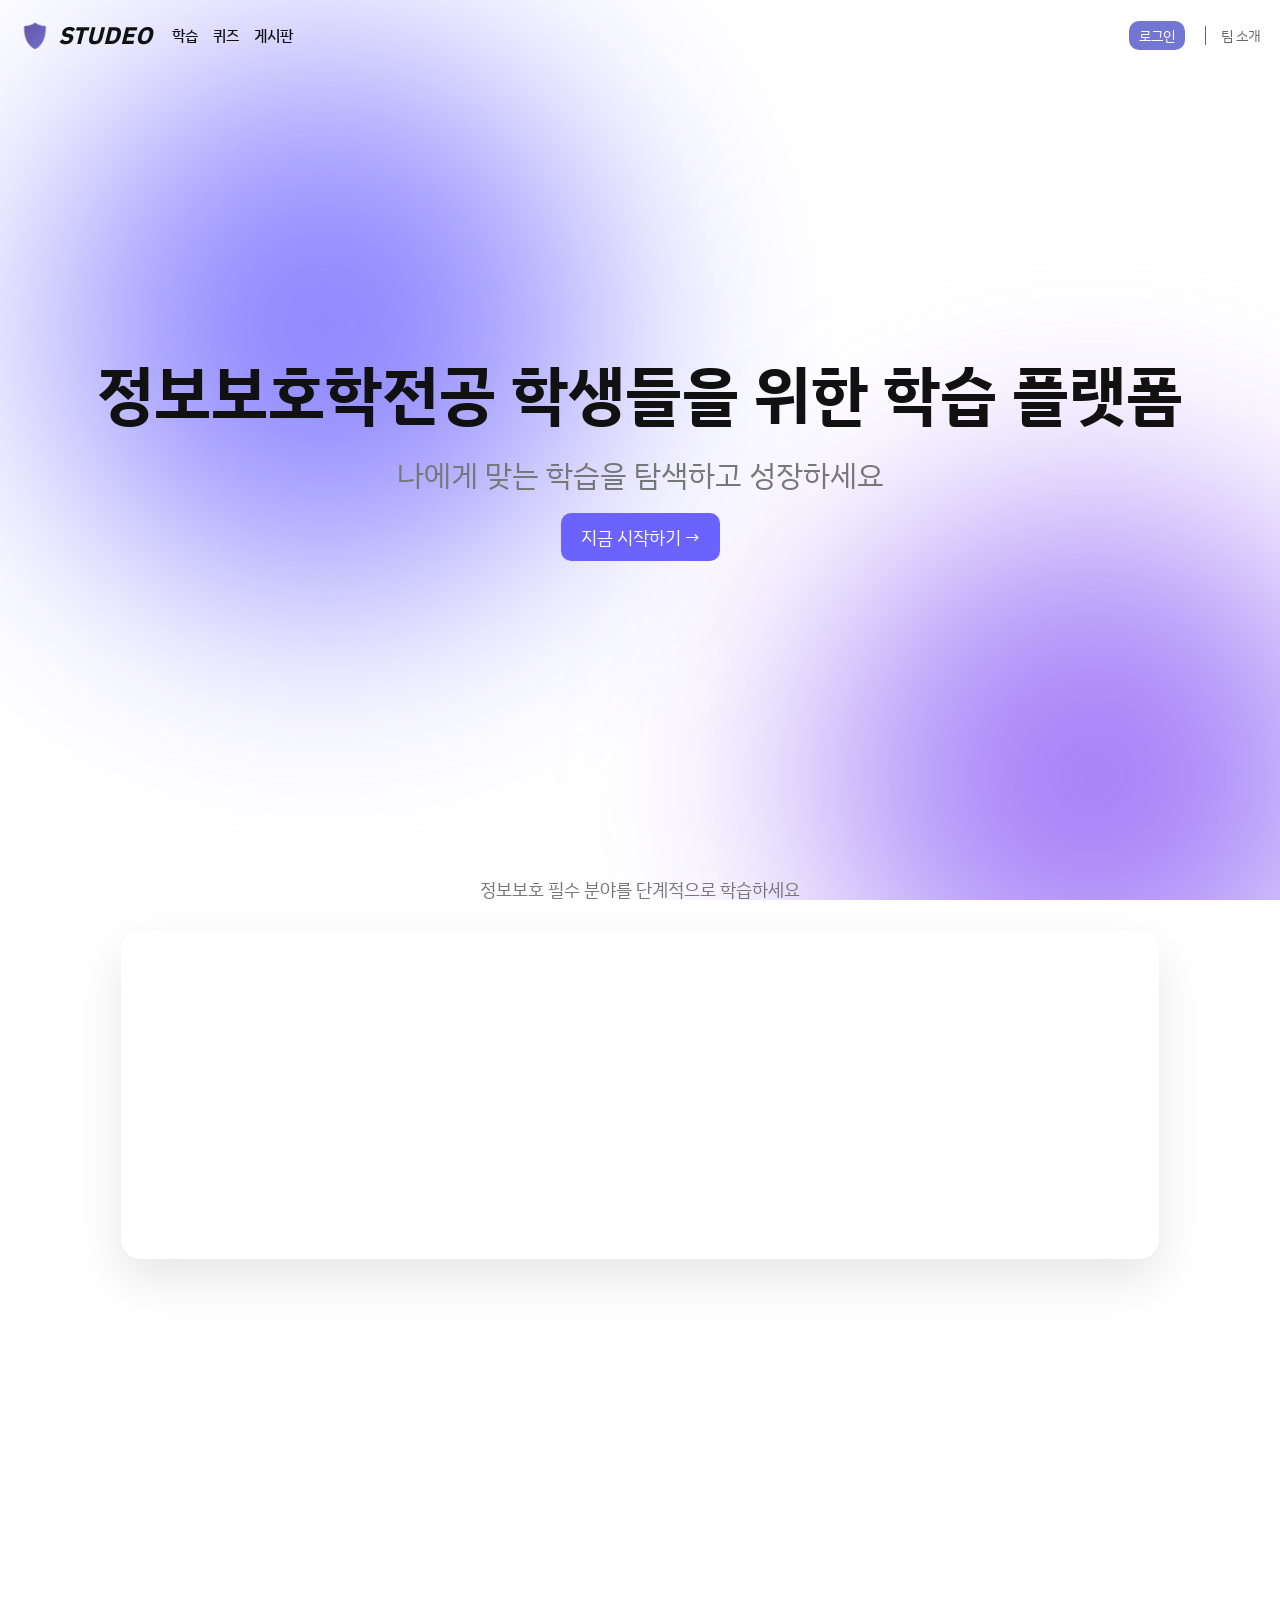
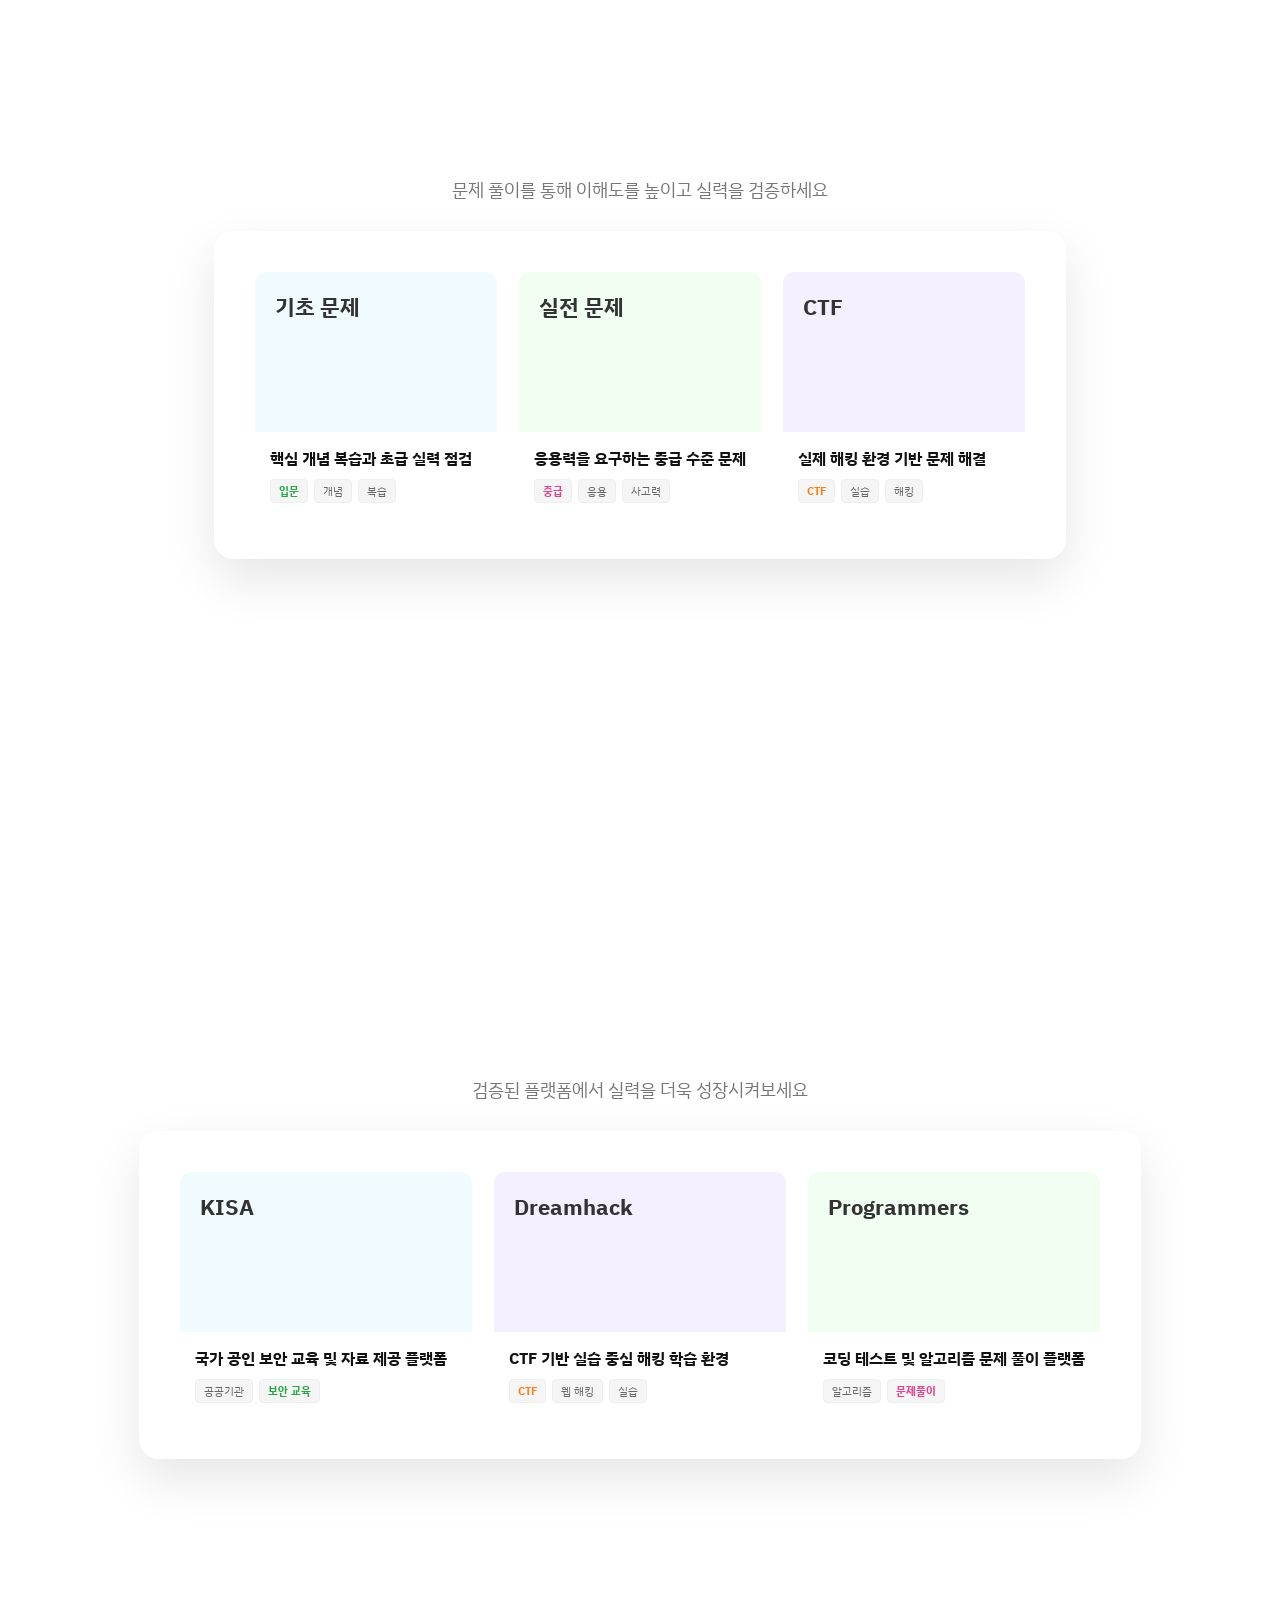
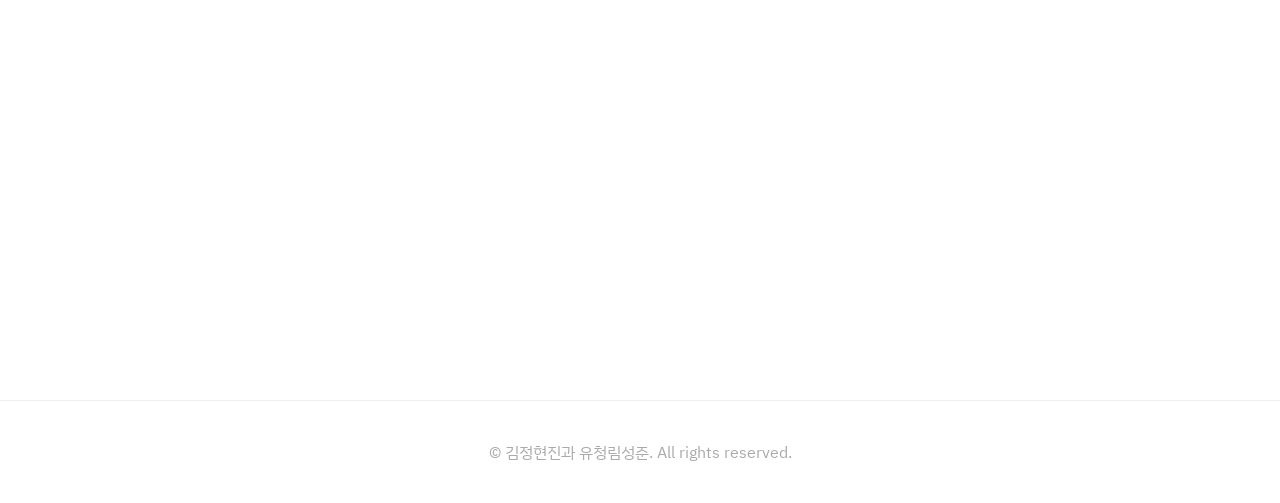
==== commit 341a7b29: "최종-메인화면용 모바일 반응형 추가" ====
--- a/index.html
+++ b/index.html
@@ -29,7 +29,12 @@
             >🛡️</span
           ><span style="font-style: italic">STUDEO</span>
         </a>
-
+        <img
+          src="/assets/list.png"
+          alt=""
+          class="menu-toggle"
+          id="mobile-menu"
+        />
         <ul class="nav-links">
           <li><a href="/src/pages/learn.html">학습</a></li>
           <li><a href="/src/pages/quiz/quizzes.html">퀴즈</a></li>
--- a/src/style/style.css
+++ b/src/style/style.css
@@ -42,6 +42,9 @@
   height: 70px;
   background-color: #0b0f1a;
   padding: 0 20px;
+  transition:
+    background-color 0.3s ease,
+    border-bottom 0.3s ease;
 }
 
 header:not(.main-header) {
@@ -88,6 +91,13 @@
   background-color: #7476d4;
 }
 
+.menu-toggle {
+  cursor: pointer;
+  width: 20px;
+  display: none;
+  margin-left: auto;
+}
+
 .mypage-link {
   width: 20px;
   height: 20px;
@@ -117,6 +127,14 @@
   background-color: #7476d4;
   color: #0b0f1a;
   font-size: 14px;
+}
+
+body.main-page .login {
+  color: #ffffff;
+}
+
+body.main-page .mypage-link.member-only img {
+  filter: brightness(0) saturate(100%);
 }
 
 .login-container {
@@ -349,32 +367,273 @@
     width: 100%;
   }
 
-  header {
+  /* 1. 토글 버튼 노출 및 위치 고정 */
+  .menu-toggle {
+    display: block;
+    position: absolute;
+    right: 15px;
+    top: 20px; /* 헤더 패딩에 맞춰 조절하세요 */
+  }
+
+  /* 2. 헤더 구조를 세로 배열로 변경 */
+  header.header {
     flex-direction: column;
     align-items: flex-start;
     height: auto;
-    gap: 10px;
-    padding: 10px 15px;
+    padding: 15px;
+    position: relative;
   }
 
   .header-left {
     width: 100%;
-    justify-content: space-between;
-  }
-
-  .nav-links {
-    width: 100%;
-    justify-content: space-around;
-    font-size: 14px;
-  }
-
+    flex-direction: column;
+    align-items: flex-start;
+  }
+
+  /* 로고 영역은 상단 고정 */
+  .header-left .logo {
+    margin-bottom: 10px;
+  }
+
+  /* 3. 기본 상태에서 메뉴 숨기기 */
+  .nav-links,
   .header-right {
-    width: 100%;
-    justify-content: flex-end;
+    display: none;
+    width: 100%;
+    flex-direction: column;
+    gap: 0;
+    padding: 0;
+  }
+
+  /* 4. 자바스크립트로 active 클래스가 붙었을 때만 노출 */
+  .nav-links.active,
+  .header-right.active {
+    display: flex;
+  }
+
+  /* 5. 모바일 메뉴 내부 스타일 정렬 */
+  .nav-links li,
+  .header-right > div,
+  .header-right > a {
+    width: 100%;
+    text-align: center;
+    padding: 12px 0;
+    border-top: 1px solid rgba(0, 0, 0, 0.05); /* 디자인에 따라 색상 조절 가능 */
+  }
+
+  .header-right {
+    margin-top: 0;
+    justify-content: center;
+    align-items: center;
   }
 
   .team-link {
-    border: none;
-    padding-left: 0;
-  }
-}
+    border: none !important;
+    padding: 12px 0 !important;
+  }
+}
+
+/* ===================================================
+   ✅ [인덱스 배경전환 적용] 모바일 대응 반응형 스타일 (768px 이하)
+   =================================================== */
+@media (max-width: 768px) {
+  /* [공통] 메인 레이아웃 세로 정렬 */
+  .main-content {
+    display: flex;
+    flex-direction: column;
+    gap: 20px;
+  }
+
+  .sidebar,
+  .content-area {
+    width: 100%;
+  }
+
+  /* -----------------------------------------------
+     1. index 외의 일반 페이지 (서브 페이지) 모바일 헤더
+     ----------------------------------------------- */
+  body:not(.main-page) header {
+    flex-direction: column !important;
+    align-items: flex-start !important;
+    height: auto !important;
+    padding: 12px 20px !important;
+    position: relative !important;
+    background-color: #0b0f1a !important; /* 서브페이지는 기존 어두운 배경 유지 */
+  }
+
+  body:not(.main-page) .header-left,
+  body:not(.main-page) .header-right {
+    width: 100% !important;
+    flex-direction: column !important;
+    align-items: center !important;
+    gap: 0 !important;
+    display: none;
+  }
+
+  body:not(.main-page) .header-left {
+    display: flex !important;
+  }
+  body:not(.main-page) .header-left .logo {
+    align-self: flex-start !important;
+    margin-bottom: 8px;
+  }
+
+  body:not(.main-page) .menu-toggle {
+    display: block !important;
+    position: absolute !important;
+    right: 20px;
+    top: 20px;
+    cursor: pointer;
+    filter: none !important; /* 원본 색상 유지 */
+  }
+
+  body:not(.main-page) .nav-links {
+    display: none !important;
+    width: 100% !important;
+  }
+
+  body:not(.main-page) .nav-links.active,
+  body:not(.main-page) .header-right.active {
+    display: flex !important;
+    flex-direction: column !important;
+    align-items: center !important;
+    width: 100% !important;
+  }
+
+  body:not(.main-page) .nav-links li,
+  body:not(.main-page) .header-right > div,
+  body:not(.main-page) .header-right > a {
+    display: block !important;
+    width: 100% !important;
+    text-align: center !important;
+    padding: 10px 0 !important;
+    font-size: 15px !important;
+    color: #ffffff !important;
+    border-top: 1px solid rgba(255, 255, 255, 0.1) !important;
+    box-sizing: border-box !important;
+    line-height: 1.4 !important;
+  }
+
+  .member-only[style*='display: none'] {
+    display: none !important;
+  }
+
+  body:not(.main-page) .nav-links li.active::after {
+    bottom: 3px !important;
+    width: 55px !important;
+    left: 50% !important;
+    transform: translateX(-50%) !important;
+  }
+  body:not(.main-page) .nav-links li.active {
+    color: #7476d4 !important;
+    font-weight: bold;
+  }
+
+  /* -----------------------------------------------
+     2. index 페이지 (body.main-page) 전용 모바일 헤더
+     ----------------------------------------------- */
+  /* 기본 상태: 배경 투명화 */
+  body.main-page header.header {
+    flex-direction: column;
+    align-items: flex-start;
+    height: auto;
+    padding: 12px 15px;
+    position: fixed;
+    width: 100%;
+    background-color: transparent !important;
+    border-bottom: none !important;
+    transition:
+      background-color 0.3s ease,
+      box-shadow 0.3s ease;
+    z-index: 9999;
+  }
+
+  /* 토글이 켜졌거나 스크롤이 내려갔을 때: 배경 흰색 */
+  body.main-page header.header.scrolled {
+    background-color: #ffffff !important;
+    box-shadow: 0 2px 10px rgba(0, 0, 0, 0.05);
+  }
+
+  body.main-page .header-left {
+    width: 100%;
+    flex-direction: column;
+    align-items: flex-start;
+  }
+
+  body.main-page .header-left .logo {
+    margin-bottom: 8px;
+  }
+
+  /* 🎯 [수정] 인덱스 토글 아이콘 초기 상태: filter를 제거하여 원본 검은색 이미지 노출 */
+  body.main-page .menu-toggle {
+    display: block;
+    position: absolute;
+    right: 15px;
+    top: 18px;
+    cursor: pointer;
+    filter: none !important; /* 원래 업로드하신 검은색 list.png 그대로 출력 */
+    transition: filter 0.3s ease;
+  }
+
+  /* 🎯 [수정] 스크롤이 내려가거나 토글이 열려 배경이 하얗게 변했을 때만 #0b0f1a 색상 필터 적용 */
+  body.main-page header.header.scrolled .menu-toggle {
+    filter: brightness(0) invert(6%) sepia(21%) saturate(2371%)
+      hue-rotate(196deg) brightness(97%) contrast(97%) !important;
+  }
+
+  /* -----------------------------------------------
+     3. 기타 모바일 공통 세부 컴포넌트 조정
+     ----------------------------------------------- */
+  /* 로그인 버튼 규격 최적화 */
+  .login {
+    width: 90% !important;
+    max-width: 280px;
+    margin: 8px auto !important;
+    padding: 8px !important;
+    background-color: #7476d4 !important;
+    border-radius: 8px;
+    display: block !important;
+  }
+
+  .header-right .login[style*='display: none'] {
+    display: none !important;
+  }
+
+  /* 인덱스 페이지 모바일 로그인 텍스트 색상 대응 */
+  body.main-page .login a {
+    color: #ffffff !important;
+  }
+  body:not(.main-page) .login a {
+    color: #0b0f1a !important;
+  }
+
+  /* 마이페이지 프로필 박스 두께 슬림화 */
+  .mypage-link {
+    display: block !important;
+    width: 100% !important;
+    border-top: 1px solid rgba(255, 255, 255, 0.1) !important;
+    padding: 6px 0 !important;
+    margin: 0 auto !important;
+    box-sizing: border-box !important;
+    height: auto !important;
+  }
+
+  body.main-page .mypage-link {
+    border-top: 1px solid rgba(0, 0, 0, 0.05) !important;
+  }
+
+  .mypage-link img {
+    width: 36px !important;
+    height: 36px !important;
+    display: block !important;
+    margin: 0 auto !important;
+    border-radius: 50%;
+    object-fit: cover;
+  }
+
+  .team-link {
+    border-left: none !important;
+    padding-left: 0 !important;
+    line-height: 1.4 !important;
+  }
+}
--- a/src/style/home.css
+++ b/src/style/home.css
@@ -210,3 +210,27 @@
 .card {
   text-align: left;
 }
+
+@media (max-width: 768px) {
+  .hero-content h1 {
+    margin: auto 25px;
+    font-size: 33px;
+  }
+  .hero-content p {
+    font-size: 20px;
+  }
+
+  .section {
+    margin-bottom: 100px;
+  }
+
+  .section p {
+    font-size: 17px;
+  }
+
+  .big-card {
+    grid-template-columns: 1fr;
+    width: 310px;
+    padding: 20px;
+  }
+}
